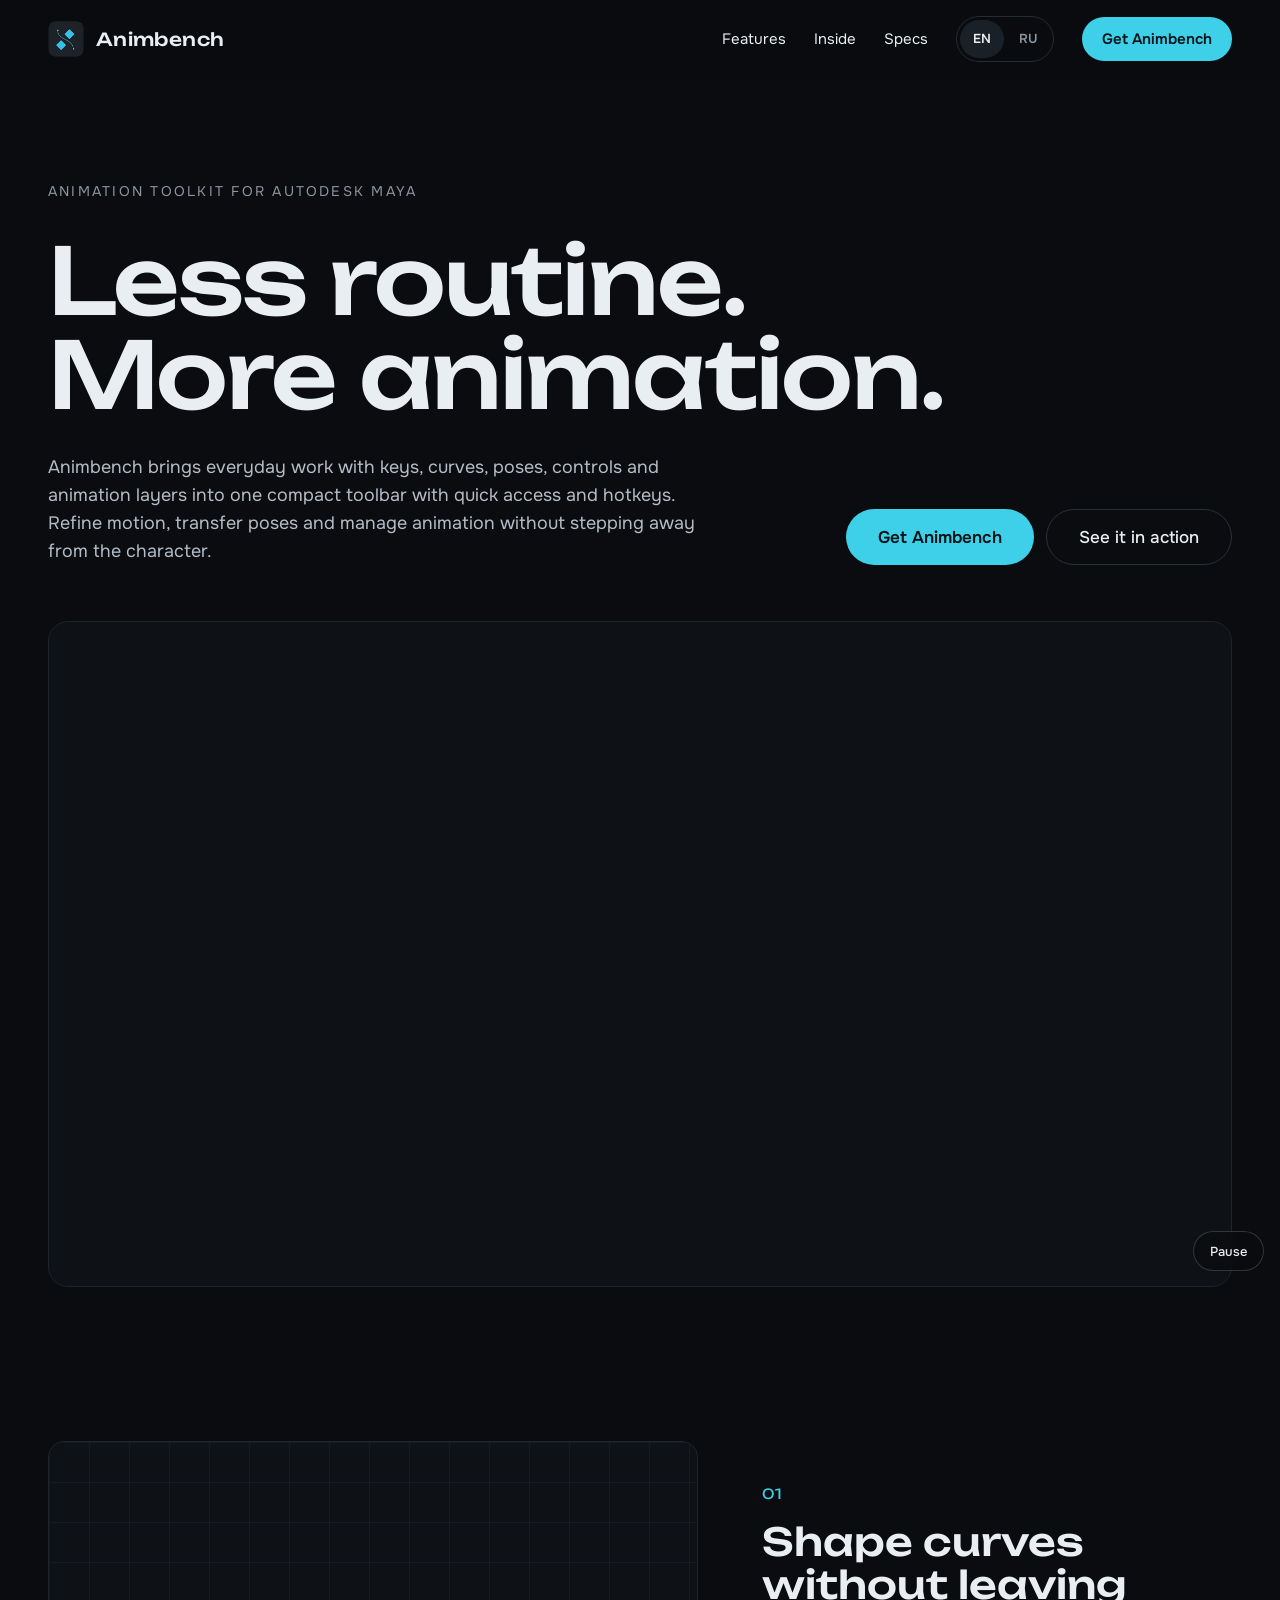
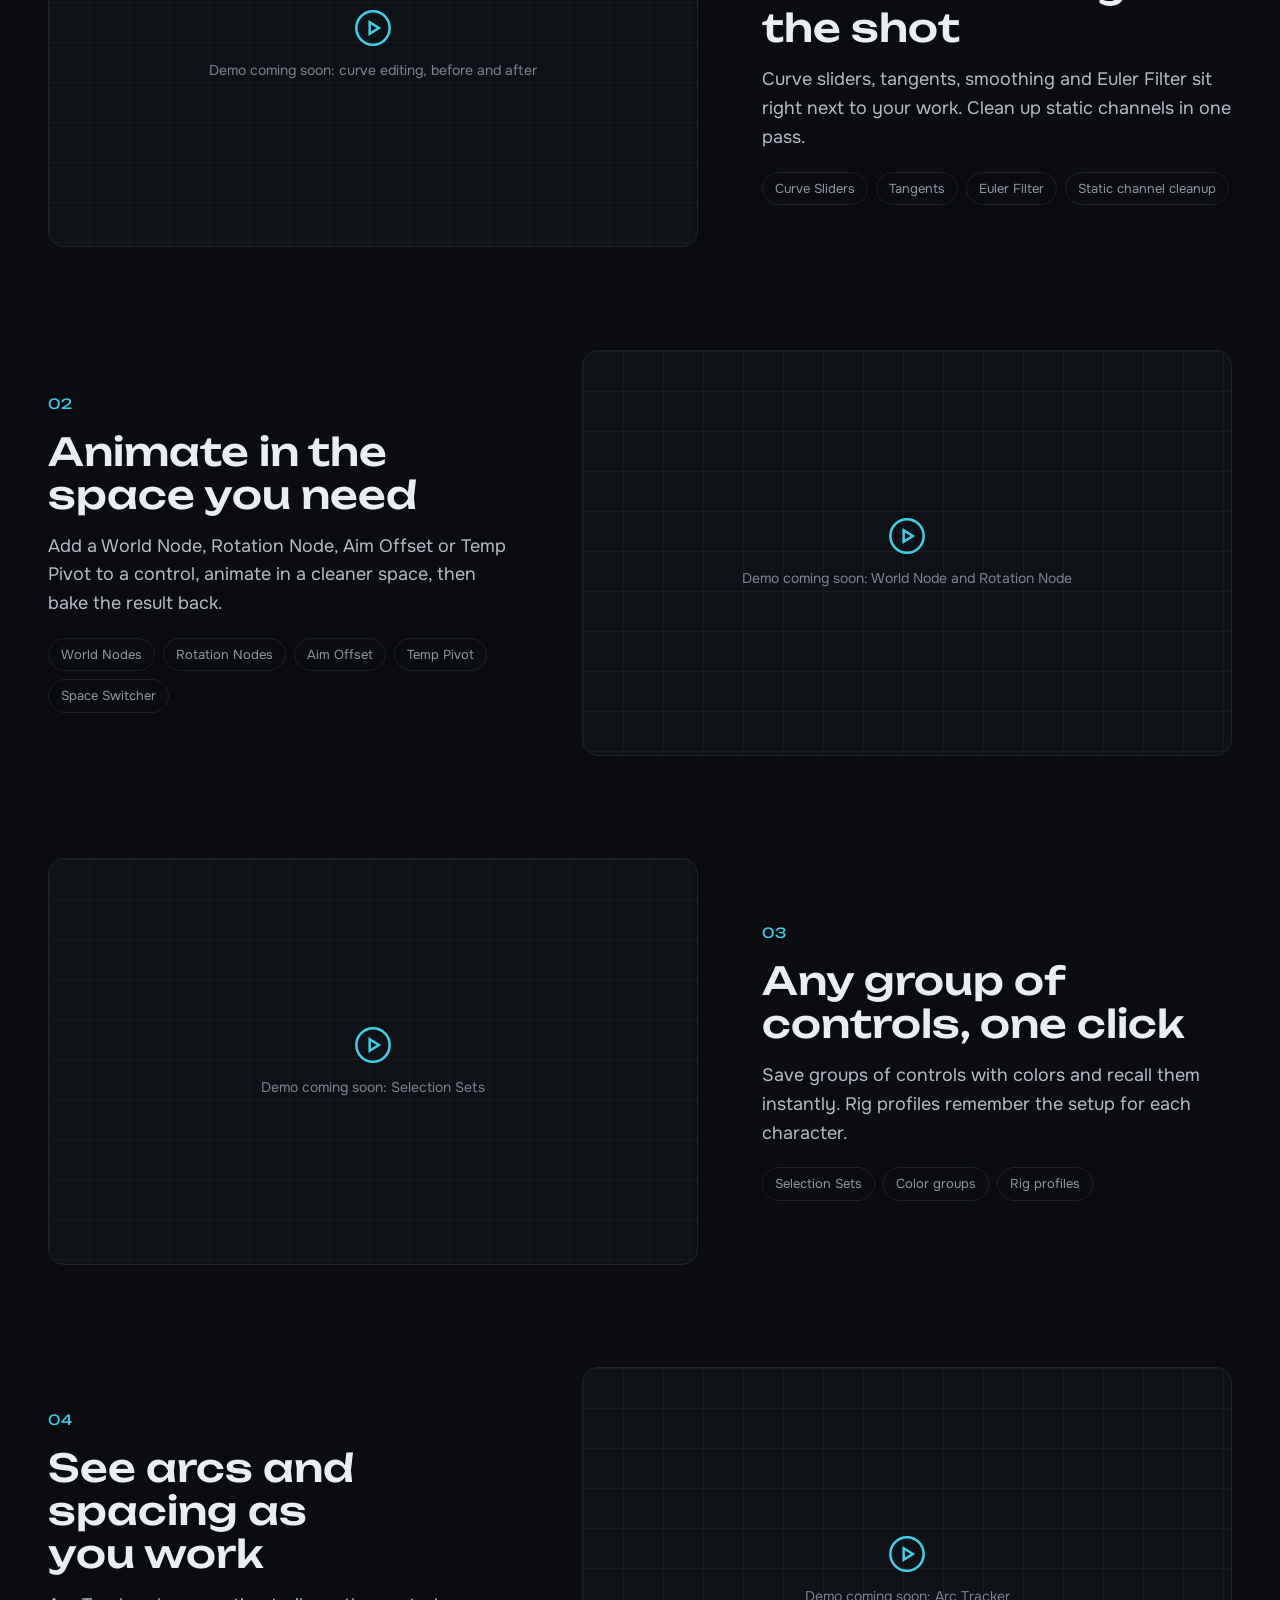
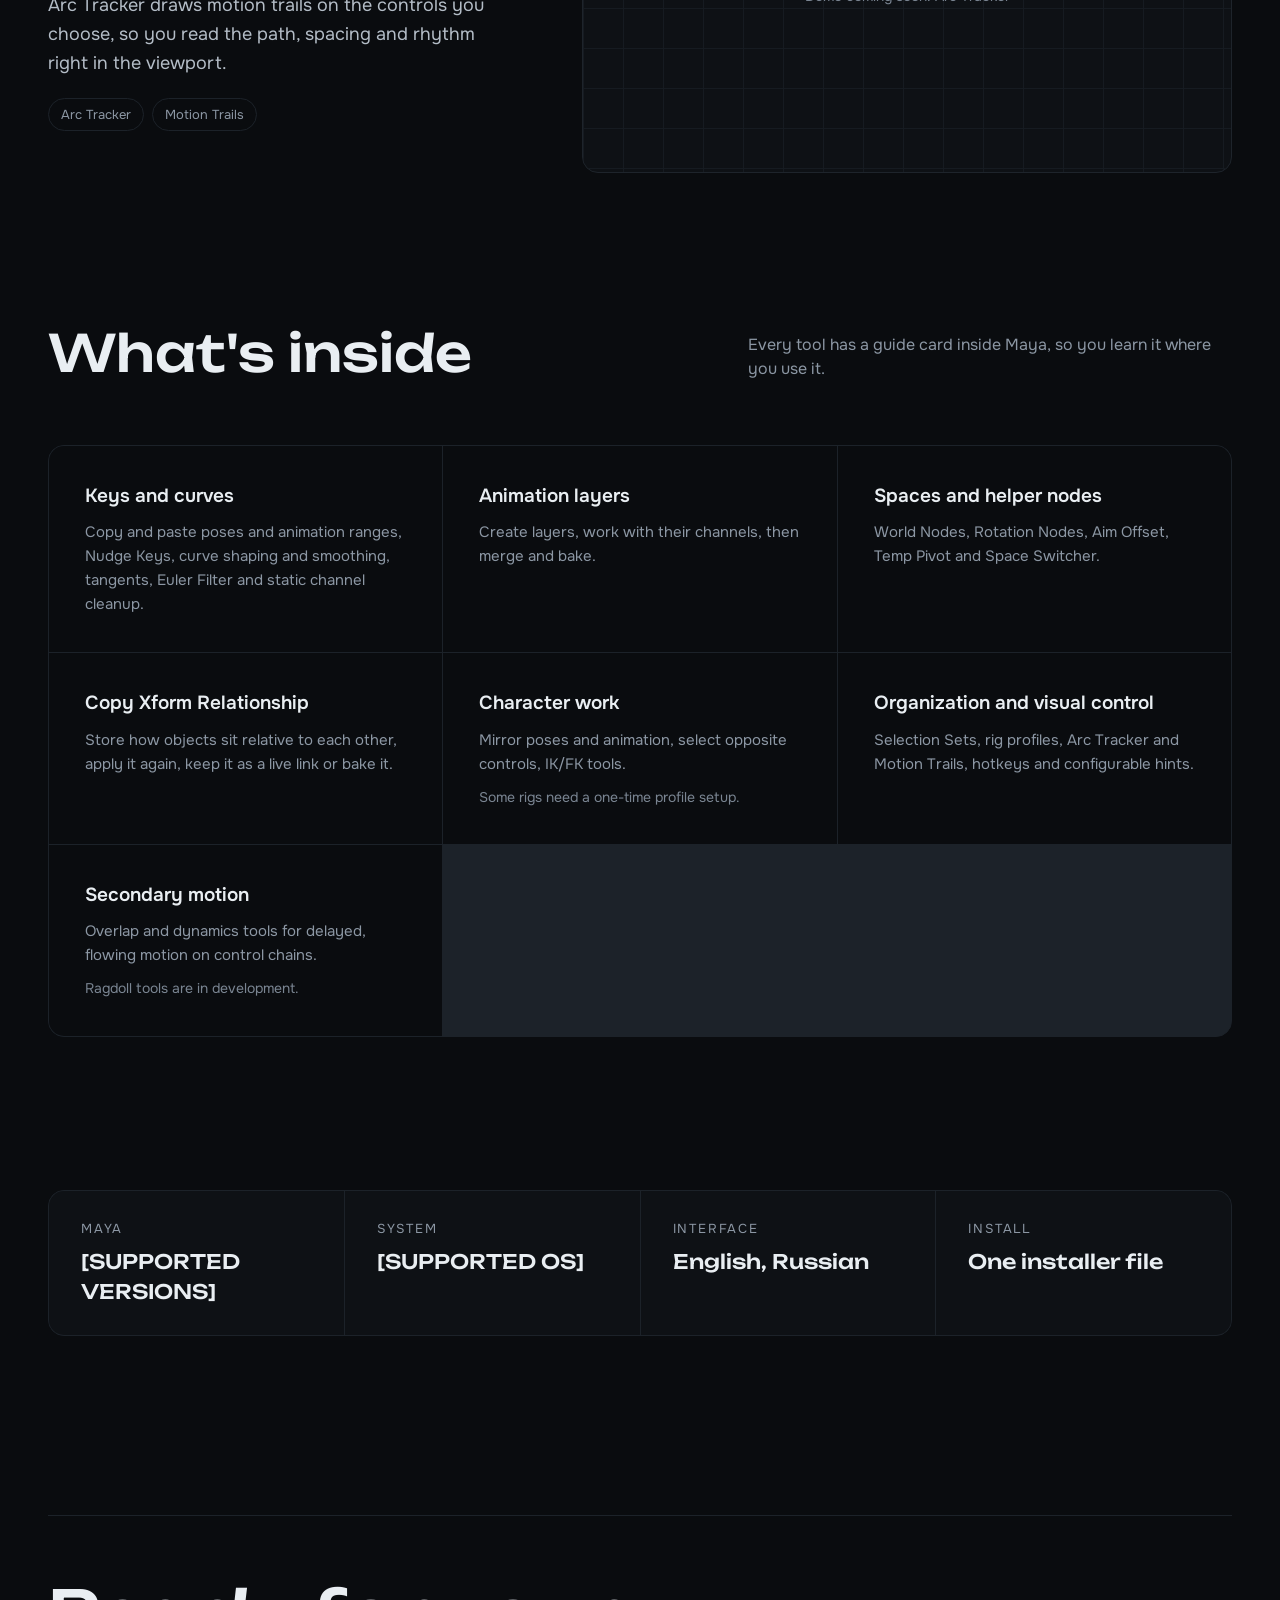
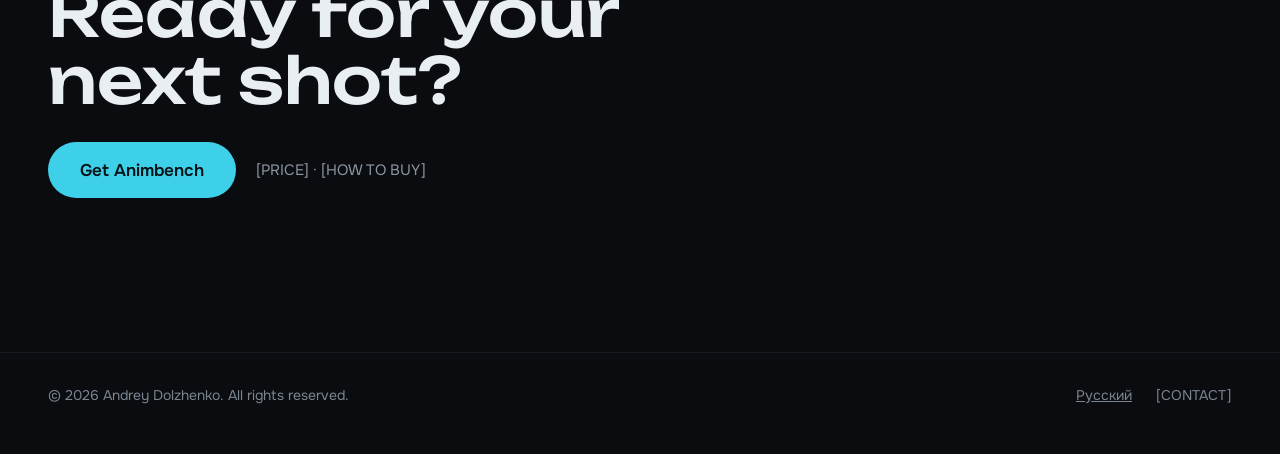
==== index.html @ 7b15c9e1 "Initial Animbench landing page (EN + RU) Static site for GitHub Pages based on the "Editorial dark" " ====
<!doctype html>
<html lang="en">
<head>
  <meta charset="utf-8">
  <meta name="viewport" content="width=device-width, initial-scale=1">
  <title>Animbench — animation toolkit for Maya</title>
  <meta name="description" content="Animbench brings keys, curves, poses, controls and animation layers into one compact toolbar for Autodesk Maya.">
  <link rel="alternate" hreflang="en" href="./">
  <link rel="alternate" hreflang="ru" href="ru/">
  <link rel="icon" type="image/png" href="assets/img/favicon-32.png">
  <meta property="og:title" content="Animbench — animation toolkit for Maya">
  <meta property="og:description" content="Less routine. More animation.">
  <meta property="og:type" content="website">
  <link rel="preconnect" href="https://fonts.googleapis.com">
  <link rel="preconnect" href="https://fonts.gstatic.com" crossorigin>
  <link href="https://fonts.googleapis.com/css2?family=Onest:wght@400;500;600&family=Unbounded:wght@400;500&display=swap" rel="stylesheet">
  <link rel="stylesheet" href="assets/css/style.css">
</head>
<body>
  <a class="skip" href="#main">Skip to content</a>

  <header class="site-header">
    <div class="wrap">
      <a class="brand" href="./">
        <img src="assets/img/logo-64.png" alt="" width="36" height="36">
        <span>Animbench</span>
      </a>
      <nav class="nav" aria-label="Main">
        <a class="nav-link" href="#demos">Features</a>
        <a class="nav-link" href="#inside">Inside</a>
        <a class="nav-link" href="#specs">Specs</a>
        <div class="lang" aria-label="Language">
          <span aria-current="true">EN</span>
          <a href="ru/" hreflang="ru" lang="ru">RU</a>
        </div>
        <a class="btn btn-primary" href="#get">Get Animbench</a>
      </nav>
    </div>
  </header>

  <main id="main">
    <section class="wrap hero">
      <p class="eyebrow">Animation toolkit for Autodesk Maya</p>
      <h1>Less routine. More animation.</h1>
      <div class="hero-row">
        <p class="lead">Animbench brings everyday work with keys, curves, poses, controls and animation layers into one compact toolbar with quick access and hotkeys. Refine motion, transfer poses and manage animation without stepping away from the character.</p>
        <div class="actions">
          <a class="btn btn-primary btn-lg" href="#get">Get Animbench</a>
          <a class="btn btn-ghost btn-lg" href="#demos">See it in action</a>
        </div>
      </div>
    </section>

    <figure class="wrap showreel">
      <video data-loop autoplay muted loop playsinline preload="auto" aria-label="A looping walk cycle animated in Maya">
        <source src="assets/video/walk.mov" type="video/mp4">
      </video>
      <button class="clip-toggle" type="button" data-pause="Pause" data-play="Play">Pause</button>
    </figure>

    <section id="demos" class="wrap section">
      <div class="demos">

        <article class="demo reveal">
          <div class="demo-media">
            <div class="clip">
              <div class="clip-placeholder">
                <svg viewBox="0 0 24 24" fill="none" stroke="currentColor" stroke-width="1.5" aria-hidden="true"><circle cx="12" cy="12" r="10"></circle><path d="M10 8.5v7l5.5-3.5z"></path></svg>
                <span>Demo coming soon: curve editing, before and after</span>
              </div>
            </div>
          </div>
          <div class="demo-text">
            <span class="demo-num">01</span>
            <h3>Shape curves without leaving the shot</h3>
            <p>Curve sliders, tangents, smoothing and Euler Filter sit right next to your work. Clean up static channels in one pass.</p>
            <ul class="demo-tags">
              <li>Curve Sliders</li><li>Tangents</li><li>Euler Filter</li><li>Static channel cleanup</li>
            </ul>
          </div>
        </article>

        <article class="demo reveal">
          <div class="demo-media">
            <div class="clip">
              <div class="clip-placeholder">
                <svg viewBox="0 0 24 24" fill="none" stroke="currentColor" stroke-width="1.5" aria-hidden="true"><circle cx="12" cy="12" r="10"></circle><path d="M10 8.5v7l5.5-3.5z"></path></svg>
                <span>Demo coming soon: World Node and Rotation Node</span>
              </div>
            </div>
          </div>
          <div class="demo-text">
            <span class="demo-num">02</span>
            <h3>Animate in the space you need</h3>
            <p>Add a World Node, Rotation Node, Aim Offset or Temp Pivot to a control, animate in a cleaner space, then bake the result back.</p>
            <ul class="demo-tags">
              <li>World Nodes</li><li>Rotation Nodes</li><li>Aim Offset</li><li>Temp Pivot</li><li>Space Switcher</li>
            </ul>
          </div>
        </article>

        <article class="demo reveal">
          <div class="demo-media">
            <div class="clip">
              <div class="clip-placeholder">
                <svg viewBox="0 0 24 24" fill="none" stroke="currentColor" stroke-width="1.5" aria-hidden="true"><circle cx="12" cy="12" r="10"></circle><path d="M10 8.5v7l5.5-3.5z"></path></svg>
                <span>Demo coming soon: Selection Sets</span>
              </div>
            </div>
          </div>
          <div class="demo-text">
            <span class="demo-num">03</span>
            <h3>Any group of controls, one click</h3>
            <p>Save groups of controls with colors and recall them instantly. Rig profiles remember the setup for each character.</p>
            <ul class="demo-tags">
              <li>Selection Sets</li><li>Color groups</li><li>Rig profiles</li>
            </ul>
          </div>
        </article>

        <article class="demo reveal">
          <div class="demo-media">
            <div class="clip">
              <div class="clip-placeholder">
                <svg viewBox="0 0 24 24" fill="none" stroke="currentColor" stroke-width="1.5" aria-hidden="true"><circle cx="12" cy="12" r="10"></circle><path d="M10 8.5v7l5.5-3.5z"></path></svg>
                <span>Demo coming soon: Arc Tracker</span>
              </div>
            </div>
          </div>
          <div class="demo-text">
            <span class="demo-num">04</span>
            <h3>See arcs and spacing as you work</h3>
            <p>Arc Tracker draws motion trails on the controls you choose, so you read the path, spacing and rhythm right in the viewport.</p>
            <ul class="demo-tags">
              <li>Arc Tracker</li><li>Motion Trails</li>
            </ul>
          </div>
        </article>

      </div>
    </section>

    <section id="inside" class="wrap section">
      <div class="section-head reveal">
        <h2>What's inside</h2>
        <p>Every tool has a guide card inside Maya, so you learn it where you use it.</p>
      </div>
      <div class="groups reveal">
        <div class="group">
          <h3>Keys and curves</h3>
          <p>Copy and paste poses and animation ranges, Nudge Keys, curve shaping and smoothing, tangents, Euler Filter and static channel cleanup.</p>
        </div>
        <div class="group">
          <h3>Animation layers</h3>
          <p>Create layers, work with their channels, then merge and bake.</p>
        </div>
        <div class="group">
          <h3>Spaces and helper nodes</h3>
          <p>World Nodes, Rotation Nodes, Aim Offset, Temp Pivot and Space Switcher.</p>
        </div>
        <div class="group">
          <h3>Copy Xform Relationship</h3>
          <p>Store how objects sit relative to each other, apply it again, keep it as a live link or bake it.</p>
        </div>
        <div class="group">
          <h3>Character work</h3>
          <p>Mirror poses and animation, select opposite controls, IK/FK tools.</p>
          <p class="note">Some rigs need a one-time profile setup.</p>
        </div>
        <div class="group">
          <h3>Organization and visual control</h3>
          <p>Selection Sets, rig profiles, Arc Tracker and Motion Trails, hotkeys and configurable hints.</p>
        </div>
        <div class="group">
          <h3>Secondary motion</h3>
          <p>Overlap and dynamics tools for delayed, flowing motion on control chains.</p>
          <p class="note">Ragdoll tools are in development.</p>
        </div>
      </div>
    </section>

    <section id="specs" class="wrap section">
      <dl class="specs reveal">
        <div class="spec"><dt>Maya</dt><dd>[SUPPORTED VERSIONS]</dd></div>
        <div class="spec"><dt>System</dt><dd>[SUPPORTED OS]</dd></div>
        <div class="spec"><dt>Interface</dt><dd>English, Russian</dd></div>
        <div class="spec"><dt>Install</dt><dd>One installer file</dd></div>
      </dl>
    </section>

    <section id="get" class="wrap cta">
      <div class="cta-inner reveal">
        <h2>Ready for your next shot?</h2>
        <div class="cta-row">
          <a class="btn btn-primary btn-lg" href="#get">Get Animbench</a>
          <span class="cta-meta">[PRICE] · [HOW TO BUY]</span>
        </div>
      </div>
    </section>
  </main>

  <footer class="site-footer">
    <div class="wrap">
      <span>© 2026 Andrey Dolzhenko. All rights reserved.</span>
      <nav aria-label="Footer">
        <a href="ru/" hreflang="ru" lang="ru">Русский</a>
        <span>[CONTACT]</span>
      </nav>
    </div>
  </footer>

  <script src="assets/js/main.js"></script>
</body>
</html>
---- assets/css/style.css ----
/* Animbench landing — dark editorial theme (concept A) */

:root {
  --bg: #0A0C0F;
  --surface: #0E1115;
  --line: #1C2229;
  --line-soft: #161B21;
  --text: #E9EEF2;
  --text-2: #B4BDC7;
  --muted: #8C97A4;
  --dim: #7A8592;
  --accent: #3ED0E8;
  --on-accent: #061317;

  --font-display: "Unbounded", "Arial Black", sans-serif;
  --font-body: "Onest", system-ui, -apple-system, "Segoe UI", sans-serif;

  --wrap: 1280px;
  --gutter: clamp(20px, 4vw, 48px);
  --radius: 16px;
}

*, *::before, *::after { box-sizing: border-box; }

html { scroll-behavior: smooth; }

body {
  margin: 0;
  background: var(--bg);
  color: var(--text);
  font-family: var(--font-body);
  font-size: 16px;
  line-height: 1.5;
  -webkit-font-smoothing: antialiased;
}

img, video { display: block; max-width: 100%; }

a { color: var(--text); }
a:hover { color: var(--accent); }

:focus-visible { outline: 2px solid var(--accent); outline-offset: 3px; border-radius: 4px; }

.wrap {
  max-width: var(--wrap);
  margin: 0 auto;
  padding-left: var(--gutter);
  padding-right: var(--gutter);
}

.skip {
  position: absolute;
  left: -9999px;
  top: 8px;
  padding: 8px 14px;
  background: var(--accent);
  color: var(--on-accent);
  border-radius: 8px;
  z-index: 10;
}
.skip:focus { left: 8px; }

/* ---------- Header ---------- */

.site-header {
  position: sticky;
  top: 0;
  z-index: 5;
  background: rgba(10, 12, 15, 0.86);
  backdrop-filter: blur(12px);
  border-bottom: 1px solid transparent;
  transition: border-color 0.2s;
}
.site-header.is-scrolled { border-bottom-color: var(--line-soft); }

.site-header .wrap {
  display: flex;
  flex-wrap: wrap;
  align-items: center;
  justify-content: space-between;
  gap: 16px;
  padding-top: 16px;
  padding-bottom: 16px;
}

.brand {
  display: flex;
  align-items: center;
  gap: 12px;
  text-decoration: none;
}
.brand img { width: 36px; height: 36px; border-radius: 8px; }
.brand span {
  font-family: var(--font-display);
  font-weight: 500;
  font-size: 18px;
  letter-spacing: 0.02em;
}

.nav {
  display: flex;
  flex-wrap: wrap;
  align-items: center;
  gap: 8px 28px;
  font-size: 15px;
}
.nav a { text-decoration: none; }

.lang {
  display: flex;
  gap: 2px;
  padding: 3px;
  border: 1px solid #262C33;
  border-radius: 999px;
}
.lang a, .lang span {
  display: inline-flex;
  align-items: center;
  justify-content: center;
  min-height: 38px;
  min-width: 44px;
  padding: 0 12px;
  border-radius: 999px;
  font-size: 13px;
  font-weight: 600;
  text-decoration: none;
}
.lang span { background: #1A2027; color: var(--text); }
.lang a { color: var(--muted); }
.lang a:hover { color: var(--text); }

/* ---------- Buttons ---------- */

.btn {
  display: inline-flex;
  align-items: center;
  justify-content: center;
  min-height: 48px;
  padding: 0 24px;
  border-radius: 999px;
  font-weight: 600;
  font-size: 15px;
  text-decoration: none;
  transition: transform 0.15s, background-color 0.15s, border-color 0.15s;
}
.btn:hover { transform: translateY(-1px); }
.btn-primary { background: var(--accent); color: var(--on-accent); }
.btn-primary:hover { background: #6BDDF0; color: var(--on-accent); }
.btn-ghost { border: 1px solid #2A313A; color: var(--text); font-weight: 500; }
.btn-ghost:hover { border-color: var(--accent); color: var(--text); }
.btn-lg { min-height: 56px; padding: 0 32px; font-size: 17px; }
.nav .btn { min-height: 44px; padding: 0 20px; }

/* ---------- Hero ---------- */

.hero {
  padding-top: clamp(48px, 8vw, 120px);
  padding-bottom: 56px;
  display: flex;
  flex-direction: column;
  gap: 32px;
}

.eyebrow {
  margin: 0;
  font-size: 14px;
  letter-spacing: 0.16em;
  text-transform: uppercase;
  color: var(--muted);
}

.hero h1 {
  margin: 0;
  max-width: 13ch;
  font-family: var(--font-display);
  font-weight: 500;
  font-size: clamp(42px, 7.2vw, 112px);
  line-height: 1.02;
  letter-spacing: -0.02em;
  text-wrap: balance;
}

.hero-row {
  display: flex;
  flex-wrap: wrap;
  gap: 32px 40px;
  align-items: flex-end;
  justify-content: space-between;
}

.lead {
  margin: 0;
  max-width: 54ch;
  font-size: clamp(17px, 1.4vw, 20px);
  line-height: 1.55;
  color: var(--text-2);
  text-wrap: pretty;
}

.actions { display: flex; flex-wrap: wrap; gap: 12px; }

.showreel {
  position: relative;
  margin: 0 auto;
}

.clip-toggle {
  position: absolute;
  right: 16px;
  bottom: 16px;
  min-height: 40px;
  padding: 0 16px;
  border: 1px solid rgba(233, 238, 242, 0.18);
  border-radius: 999px;
  background: rgba(10, 12, 15, 0.7);
  backdrop-filter: blur(8px);
  color: var(--text);
  font: inherit;
  font-size: 13px;
  font-weight: 500;
  cursor: pointer;
}
.clip-toggle:hover { border-color: var(--accent); }
.showreel video {
  width: 100%;
  aspect-ratio: 16 / 9;
  object-fit: cover;
  background: var(--surface);
  border-radius: 20px;
  border: 1px solid #1E242B;
}

/* ---------- Section headings ---------- */

.section { padding-top: clamp(96px, 12vw, 180px); }

.section-head {
  display: flex;
  flex-wrap: wrap;
  justify-content: space-between;
  align-items: flex-end;
  gap: 16px 24px;
  margin-bottom: clamp(40px, 5vw, 64px);
}
.section-head h2 {
  margin: 0;
  font-family: var(--font-display);
  font-weight: 500;
  font-size: clamp(32px, 4vw, 56px);
  line-height: 1.05;
}
.section-head p {
  margin: 0;
  max-width: 44ch;
  color: var(--muted);
}

/* ---------- Demos ---------- */

.demos {
  display: flex;
  flex-direction: column;
  gap: clamp(64px, 8vw, 120px);
}

.demo {
  display: flex;
  flex-wrap: wrap;
  align-items: center;
  gap: clamp(28px, 5vw, 72px);
}
.demo:nth-child(even) { flex-direction: row-reverse; }

.demo-media { flex: 1 1 520px; min-width: 0; }
.demo-text {
  flex: 1 1 340px;
  display: flex;
  flex-direction: column;
  gap: 16px;
}

.demo-num {
  font-family: var(--font-display);
  font-size: 14px;
  color: var(--accent);
}
.demo-text h3 {
  margin: 0;
  font-family: var(--font-display);
  font-weight: 500;
  font-size: clamp(26px, 3vw, 40px);
  line-height: 1.12;
  text-wrap: balance;
}
.demo-text p {
  margin: 0;
  max-width: 42ch;
  font-size: 18px;
  line-height: 1.6;
  color: var(--text-2);
}
.demo-tags {
  display: flex;
  flex-wrap: wrap;
  gap: 8px;
  margin: 4px 0 0;
  padding: 0;
  list-style: none;
}
.demo-tags li {
  padding: 6px 12px;
  border: 1px solid var(--line);
  border-radius: 999px;
  font-size: 13px;
  color: var(--muted);
}

/* Media frame: holds a looping clip, or a placeholder until it is recorded */
.clip {
  position: relative;
  aspect-ratio: 16 / 10;
  border-radius: var(--radius);
  border: 1px solid #1E242B;
  background: var(--surface);
  overflow: hidden;
}
.clip video, .clip img {
  width: 100%;
  height: 100%;
  object-fit: cover;
}
.clip-placeholder {
  position: absolute;
  inset: 0;
  display: flex;
  flex-direction: column;
  align-items: center;
  justify-content: center;
  gap: 12px;
  padding: 24px;
  text-align: center;
  color: var(--dim);
  font-size: 14px;
  background-image:
    linear-gradient(var(--line-soft) 1px, transparent 1px),
    linear-gradient(90deg, var(--line-soft) 1px, transparent 1px);
  background-size: 40px 40px;
}
.clip-placeholder svg { width: 40px; height: 40px; color: var(--accent); }

/* ---------- Feature groups ---------- */

.groups {
  display: grid;
  grid-template-columns: repeat(auto-fit, minmax(min(340px, 100%), 1fr));
  gap: 1px;
  background: var(--line);
  border: 1px solid var(--line);
  border-radius: var(--radius);
  overflow: hidden;
}
.group {
  background: var(--bg);
  padding: clamp(24px, 3vw, 36px);
  display: flex;
  flex-direction: column;
  gap: 10px;
  transition: background-color 0.2s;
}
.group:hover { background: var(--surface); }
.group h3 {
  margin: 0;
  font-size: 19px;
  font-weight: 600;
}
.group p {
  margin: 0;
  font-size: 15px;
  line-height: 1.6;
  color: var(--muted);
}
.group .note { color: var(--dim); font-size: 14px; }

/* ---------- Specs ---------- */

.specs {
  display: grid;
  grid-template-columns: repeat(auto-fit, minmax(min(280px, 100%), 1fr));
  gap: 1px;
  margin: 0;
  background: var(--line);
  border: 1px solid var(--line);
  border-radius: var(--radius);
  overflow: hidden;
}
.spec {
  background: var(--surface);
  padding: 28px 32px;
  display: flex;
  flex-direction: column;
  gap: 8px;
}
.spec dt {
  font-size: 13px;
  letter-spacing: 0.14em;
  text-transform: uppercase;
  color: var(--muted);
}
.spec dd {
  margin: 0;
  font-family: var(--font-display);
  font-size: 20px;
  font-weight: 500;
}

/* ---------- CTA ---------- */

.cta {
  padding-top: clamp(120px, 14vw, 200px);
  padding-bottom: clamp(96px, 12vw, 160px);
}
.cta-inner {
  display: flex;
  flex-direction: column;
  align-items: flex-start;
  gap: 28px;
  padding-top: 64px;
  border-top: 1px solid var(--line);
}
.cta h2 {
  margin: 0;
  max-width: 16ch;
  font-family: var(--font-display);
  font-weight: 500;
  font-size: clamp(36px, 5vw, 72px);
  line-height: 1.05;
  text-wrap: balance;
}
.cta-row { display: flex; flex-wrap: wrap; align-items: center; gap: 20px; }
.cta-meta { color: var(--muted); font-size: 15px; }

/* ---------- Footer ---------- */

.site-footer { border-top: 1px solid var(--line-soft); }
.site-footer .wrap {
  display: flex;
  flex-wrap: wrap;
  justify-content: space-between;
  gap: 16px;
  padding-top: 32px;
  padding-bottom: 48px;
  font-size: 14px;
  color: var(--dim);
}
.site-footer nav { display: flex; gap: 24px; }
.site-footer a { color: var(--dim); }
.site-footer a:hover { color: var(--text); }

/* ---------- Reveal on scroll ---------- */

.reveal {
  opacity: 0;
  transform: translateY(24px);
  transition: opacity 0.7s ease, transform 0.7s ease;
}
.reveal.is-visible { opacity: 1; transform: none; }

@media (prefers-reduced-motion: reduce) {
  html { scroll-behavior: auto; }
  .reveal { opacity: 1; transform: none; transition: none; }
  .btn:hover { transform: none; }
}

/* ---------- Small screens ---------- */

@media (max-width: 720px) {
  .nav { gap: 8px 18px; }
  .nav .nav-link { display: none; }
  .demo:nth-child(even) { flex-direction: row; }
  .showreel video { border-radius: 14px; }
}

@media (max-width: 480px) {
  .nav .btn { display: none; }
  .site-header .wrap { padding-top: 12px; padding-bottom: 12px; }
}
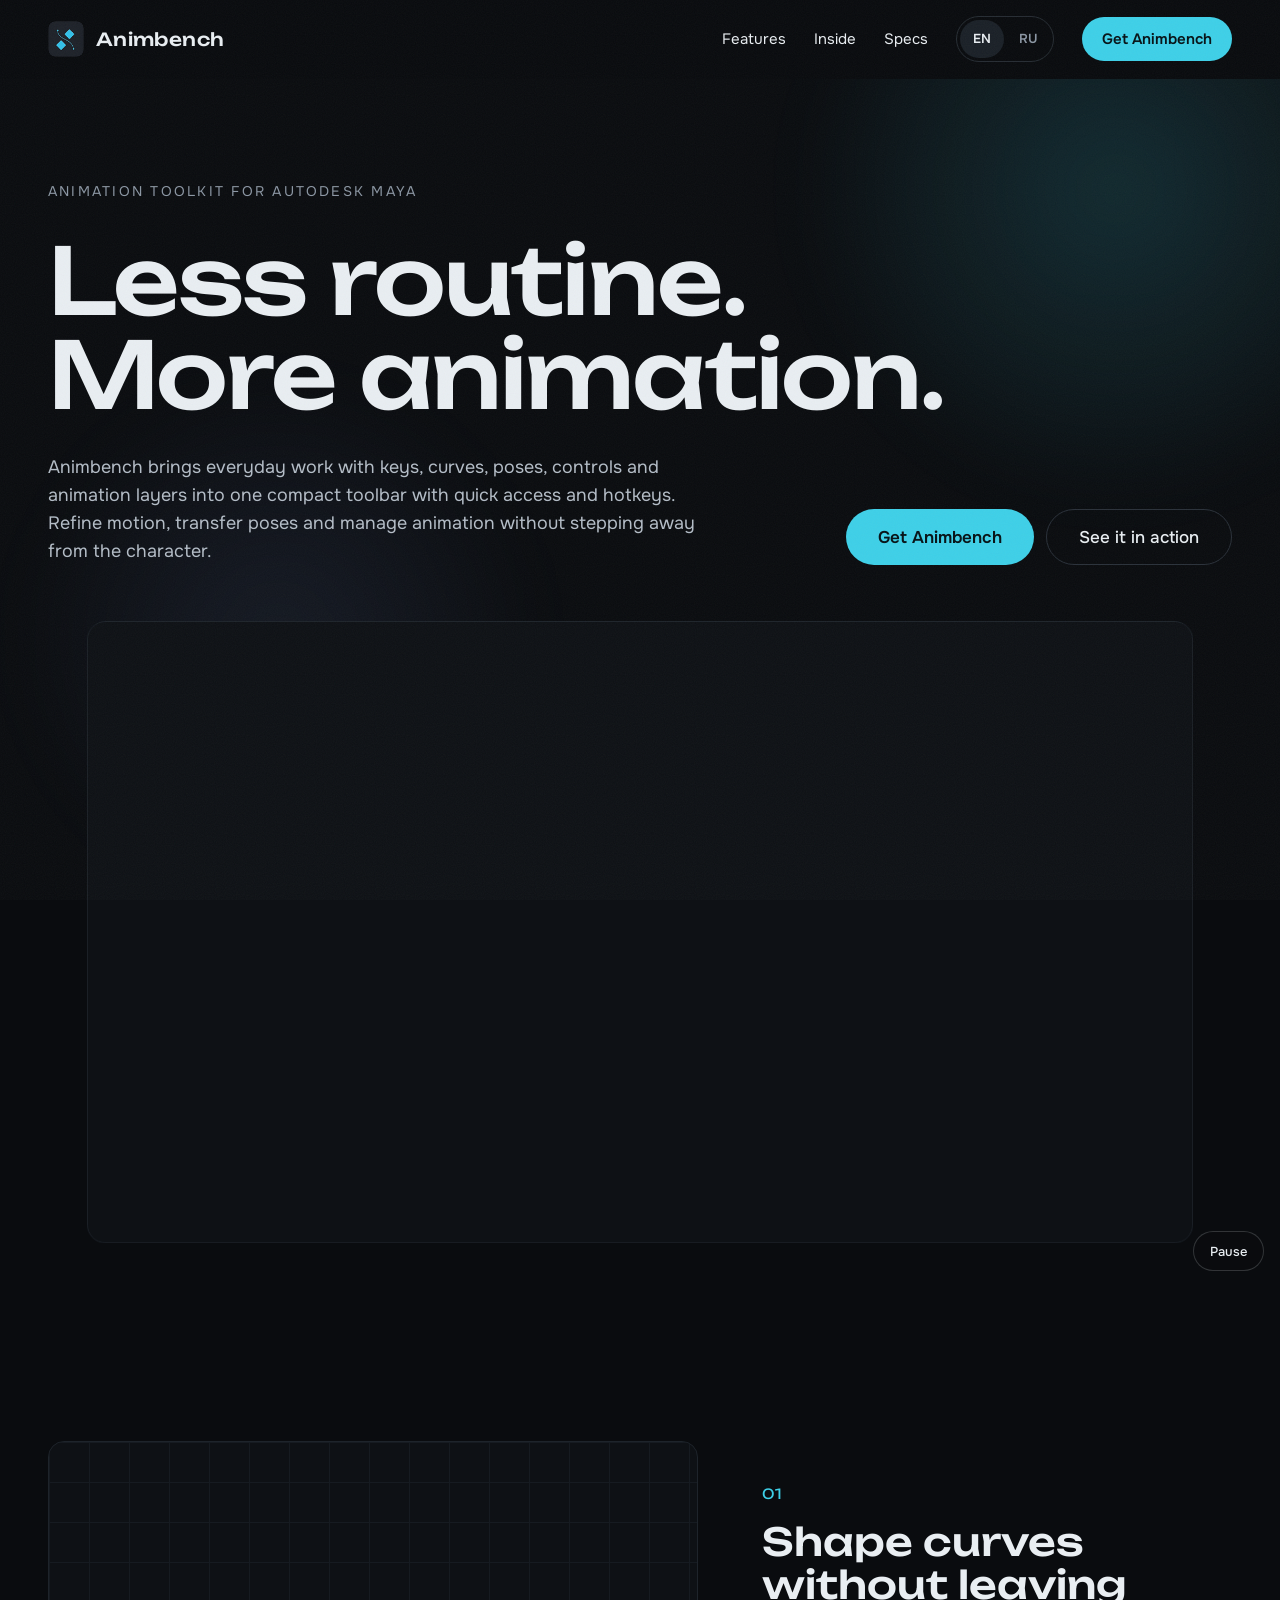
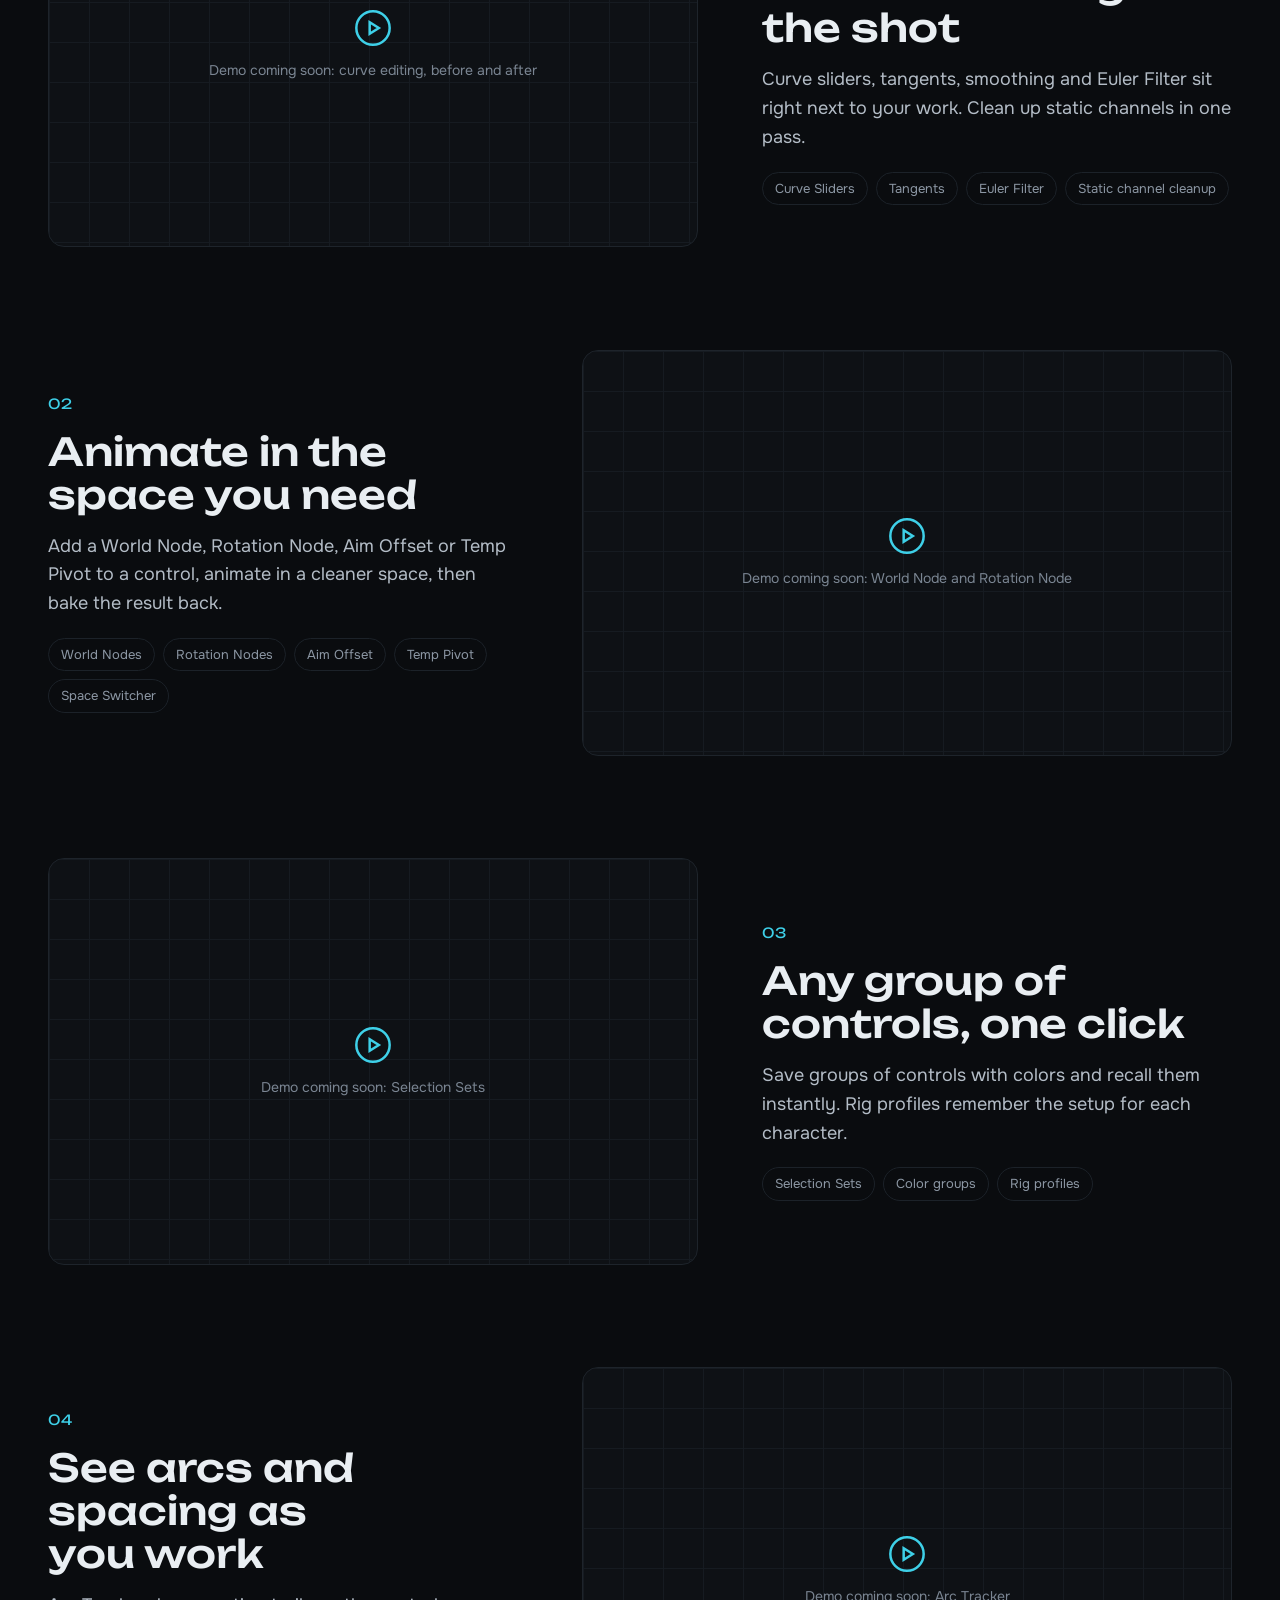
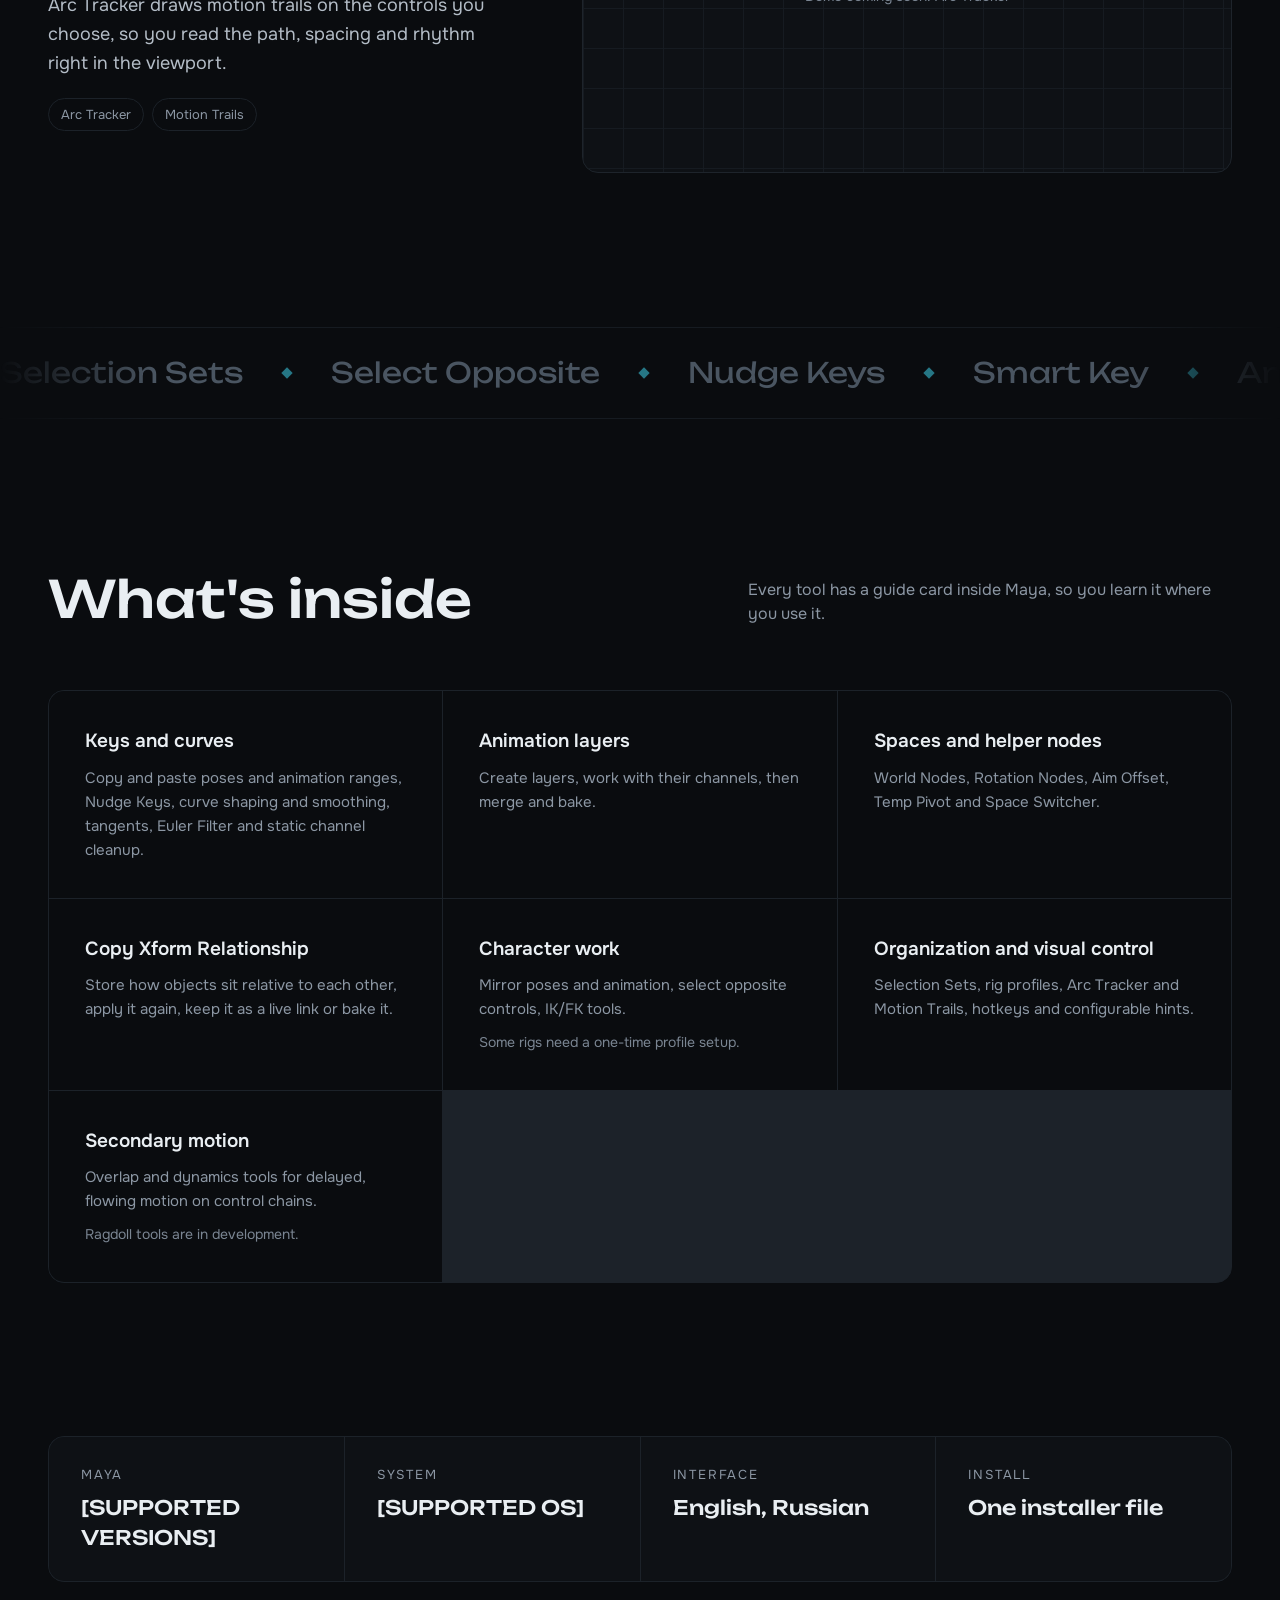
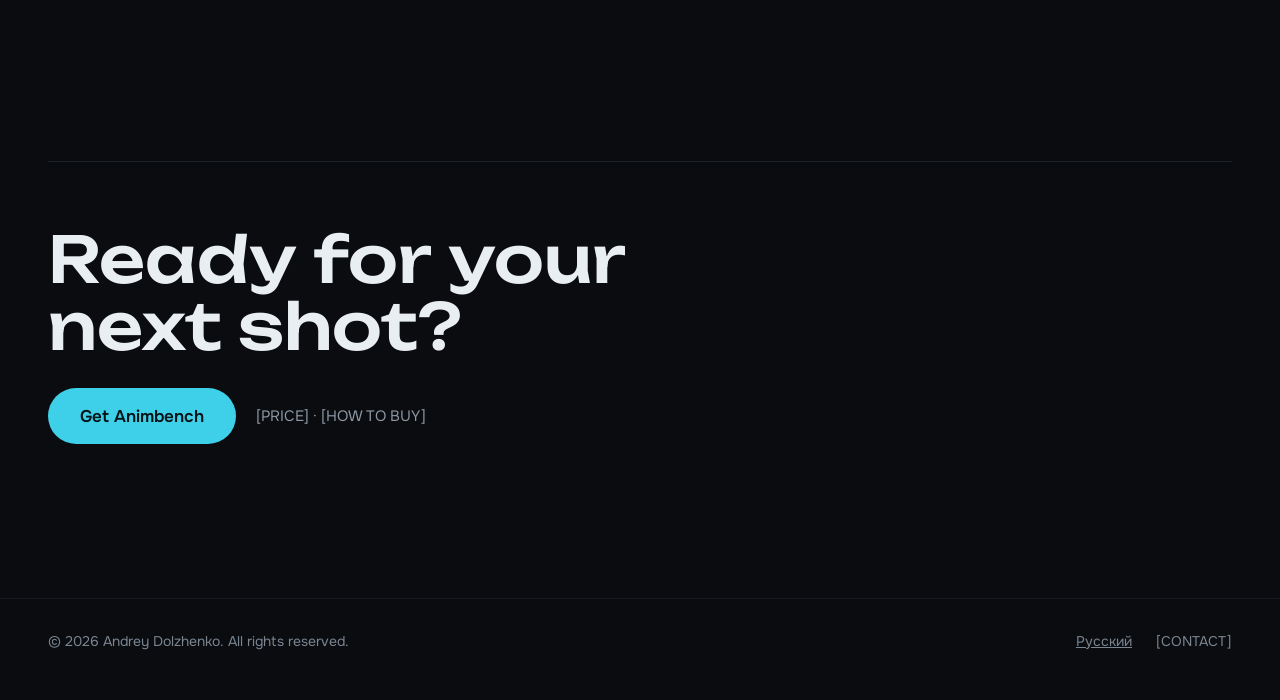
==== commit 1390ea0f: "Add motion, ambient glow and self-hosted fonts Headline words rise in on load and in the CTA, demos " ====
--- a/index.html
+++ b/index.html
@@ -11,9 +11,9 @@
   <meta property="og:title" content="Animbench — animation toolkit for Maya">
   <meta property="og:description" content="Less routine. More animation.">
   <meta property="og:type" content="website">
-  <link rel="preconnect" href="https://fonts.googleapis.com">
-  <link rel="preconnect" href="https://fonts.gstatic.com" crossorigin>
-  <link href="https://fonts.googleapis.com/css2?family=Onest:wght@400;500;600&family=Unbounded:wght@400;500&display=swap" rel="stylesheet">
+  <script>document.documentElement.classList.add("js")</script>
+  <link rel="preload" href="assets/fonts/unbounded-latin.woff2" as="font" type="font/woff2" crossorigin>
+  <link rel="stylesheet" href="assets/css/fonts.css">
   <link rel="stylesheet" href="assets/css/style.css">
 </head>
 <body>
@@ -39,9 +39,11 @@
   </header>
 
   <main id="main">
+    <div class="ambient" aria-hidden="true"></div>
+
     <section class="wrap hero">
       <p class="eyebrow">Animation toolkit for Autodesk Maya</p>
-      <h1>Less routine. More animation.</h1>
+      <h1 data-split>Less routine. More animation.</h1>
       <div class="hero-row">
         <p class="lead">Animbench brings everyday work with keys, curves, poses, controls and animation layers into one compact toolbar with quick access and hotkeys. Refine motion, transfer poses and manage animation without stepping away from the character.</p>
         <div class="actions">
@@ -139,6 +141,10 @@
 
       </div>
     </section>
+
+    <div class="marquee" aria-hidden="true">
+      <div class="marquee-track"><span>Selection Sets</span><span>Select Opposite</span><span>Nudge Keys</span><span>Smart Key</span><span>Animation Layers</span><span>Animation Clipboard</span><span>Mirror Animation</span><span>IK/FK Matcher</span><span>World Nodes</span><span>Tangent Tools</span><span>Curve Sliders</span><span>Arc Tracker</span><span>Smart Euler Filter</span><span>Overlap Dynamics</span><span>Space Switcher</span><span>Xform Relationship</span><span>Hierarchy &amp; Align</span><span>Reset Pose</span><span>Rotation Nodes</span><span>Temp Pivot</span></div>
+    </div>
 
     <section id="inside" class="wrap section">
       <div class="section-head reveal">
@@ -190,7 +196,7 @@
 
     <section id="get" class="wrap cta">
       <div class="cta-inner reveal">
-        <h2>Ready for your next shot?</h2>
+        <h2 data-split>Ready for your next shot?</h2>
         <div class="cta-row">
           <a class="btn btn-primary btn-lg" href="#get">Get Animbench</a>
           <span class="cta-meta">[PRICE] · [HOW TO BUY]</span>
--- a/assets/css/fonts.css
+++ b/assets/css/fonts.css
@@ -0,0 +1,73 @@
+/* Self-hosted Google Fonts (SIL Open Font License): Onest, Unbounded */
+/* cyrillic-ext */
+@font-face {
+  font-family: 'Onest';
+  font-style: normal;
+  font-weight: 400 600;
+  font-display: swap;
+  src: url(../fonts/onest-cyrillic-ext.woff2) format('woff2');
+  unicode-range: U+0460-052F, U+1C80-1C8A, U+20B4, U+2DE0-2DFF, U+A640-A69F, U+FE2E-FE2F;
+}
+/* cyrillic */
+@font-face {
+  font-family: 'Onest';
+  font-style: normal;
+  font-weight: 400 600;
+  font-display: swap;
+  src: url(../fonts/onest-cyrillic.woff2) format('woff2');
+  unicode-range: U+0301, U+0400-045F, U+0490-0491, U+04B0-04B1, U+2116;
+}
+/* latin-ext */
+@font-face {
+  font-family: 'Onest';
+  font-style: normal;
+  font-weight: 400 600;
+  font-display: swap;
+  src: url(../fonts/onest-latin-ext.woff2) format('woff2');
+  unicode-range: U+0100-02BA, U+02BD-02C5, U+02C7-02CC, U+02CE-02D7, U+02DD-02FF, U+0304, U+0308, U+0329, U+1D00-1DBF, U+1E00-1E9F, U+1EF2-1EFF, U+2020, U+20A0-20AB, U+20AD-20C4, U+2113, U+2C60-2C7F, U+A720-A7FF;
+}
+/* latin */
+@font-face {
+  font-family: 'Onest';
+  font-style: normal;
+  font-weight: 400 600;
+  font-display: swap;
+  src: url(../fonts/onest-latin.woff2) format('woff2');
+  unicode-range: U+0000-00FF, U+0131, U+0152-0153, U+02BB-02BC, U+02C6, U+02DA, U+02DC, U+0304, U+0308, U+0329, U+2000-206F, U+20AC, U+2122, U+2191, U+2193, U+2212, U+2215, U+FEFF, U+FFFD;
+}
+/* cyrillic-ext */
+@font-face {
+  font-family: 'Unbounded';
+  font-style: normal;
+  font-weight: 400 500;
+  font-display: swap;
+  src: url(../fonts/unbounded-cyrillic-ext.woff2) format('woff2');
+  unicode-range: U+0460-052F, U+1C80-1C8A, U+20B4, U+2DE0-2DFF, U+A640-A69F, U+FE2E-FE2F;
+}
+/* cyrillic */
+@font-face {
+  font-family: 'Unbounded';
+  font-style: normal;
+  font-weight: 400 500;
+  font-display: swap;
+  src: url(../fonts/unbounded-cyrillic.woff2) format('woff2');
+  unicode-range: U+0301, U+0400-045F, U+0490-0491, U+04B0-04B1, U+2116;
+}
+/* latin-ext */
+@font-face {
+  font-family: 'Unbounded';
+  font-style: normal;
+  font-weight: 400 500;
+  font-display: swap;
+  src: url(../fonts/unbounded-latin-ext.woff2) format('woff2');
+  unicode-range: U+0100-02BA, U+02BD-02C5, U+02C7-02CC, U+02CE-02D7, U+02DD-02FF, U+0304, U+0308, U+0329, U+1D00-1DBF, U+1E00-1E9F, U+1EF2-1EFF, U+2020, U+20A0-20AB, U+20AD-20C4, U+2113, U+2C60-2C7F, U+A720-A7FF;
+}
+/* latin */
+@font-face {
+  font-family: 'Unbounded';
+  font-style: normal;
+  font-weight: 400 500;
+  font-display: swap;
+  src: url(../fonts/unbounded-latin.woff2) format('woff2');
+  unicode-range: U+0000-00FF, U+0131, U+0152-0153, U+02BB-02BC, U+02C6, U+02DA, U+02DC, U+0304, U+0308, U+0329, U+2000-206F, U+20AC, U+2122, U+2191, U+2193, U+2212, U+2215, U+FEFF, U+FFFD;
+}
--- a/assets/css/style.css
+++ b/assets/css/style.css
@@ -458,17 +458,224 @@
 
 /* ---------- Reveal on scroll ---------- */
 
-.reveal {
+/* Hidden states apply only when JS is running (html.js), so the page reads fine without it */
+.js .reveal {
   opacity: 0;
   transform: translateY(24px);
-  transition: opacity 0.7s ease, transform 0.7s ease;
-}
-.reveal.is-visible { opacity: 1; transform: none; }
+  transition: opacity 0.8s var(--ease), transform 0.8s var(--ease);
+}
+.js .reveal.is-visible { opacity: 1; transform: none; }
+
+/* ---------- Motion ---------- */
+
+:root { --ease: cubic-bezier(0.2, 0.7, 0.2, 1); }
+
+/* Ambient glow behind the hero, slowly drifting */
+main { position: relative; }
+main > :not(.ambient) { position: relative; z-index: 1; }
+.ambient {
+  position: absolute;
+  inset: 0 0 auto 0;
+  height: 1200px;
+  overflow: hidden;
+  pointer-events: none;
+  z-index: 0;
+}
+.ambient::before, .ambient::after {
+  content: "";
+  position: absolute;
+  border-radius: 50%;
+  filter: blur(30px);
+}
+.ambient::before {
+  width: 900px; height: 900px;
+  left: 52%; top: -340px;
+  background: radial-gradient(closest-side, rgba(62, 208, 232, 0.16), transparent 72%);
+  animation: drift-a 18s ease-in-out infinite alternate;
+}
+.ambient::after {
+  width: 760px; height: 760px;
+  left: -8%; top: 180px;
+  background: radial-gradient(closest-side, rgba(138, 168, 255, 0.09), transparent 72%);
+  animation: drift-b 24s ease-in-out infinite alternate;
+}
+@keyframes drift-a { to { transform: translate(-140px, 90px) scale(1.15); } }
+@keyframes drift-b { to { transform: translate(160px, -60px) scale(0.9); } }
+
+/* Film grain over everything, very faint */
+body::after {
+  content: "";
+  position: fixed;
+  inset: 0;
+  z-index: 50;
+  pointer-events: none;
+  opacity: 0.045;
+  background-image: url("data:image/svg+xml,%3Csvg xmlns='http://www.w3.org/2000/svg' width='160' height='160'%3E%3Cfilter id='n'%3E%3CfeTurbulence type='fractalNoise' baseFrequency='0.9' numOctaves='2' stitchTiles='stitch'/%3E%3C/filter%3E%3Crect width='100%25' height='100%25' filter='url(%23n)'/%3E%3C/svg%3E");
+}
+
+/* Header slides away on scroll down, returns on scroll up */
+.site-header { transition: transform 0.35s var(--ease), border-color 0.2s; }
+.site-header.is-hidden { transform: translateY(-100%); }
+
+/* Hero intro: headline words rise one by one, the rest fades up after */
+.word {
+  display: inline-block;
+  overflow: hidden;
+  vertical-align: top;
+  padding-bottom: 0.1em;
+  margin-bottom: -0.1em;
+}
+.word > span { display: inline-block; }
+.js [data-split]:not(.is-split) { opacity: 0; }
+
+.js .hero h1 .word > span {
+  animation: word-up 1.1s var(--ease) both;
+  animation-delay: calc(0.15s + var(--i) * 0.08s);
+}
+.js .hero .eyebrow { animation: rise 0.9s var(--ease) 0.05s both; }
+.js .hero .lead { animation: rise 0.9s var(--ease) 0.55s both; }
+.js .hero .actions { animation: rise 0.9s var(--ease) 0.7s both; }
+.js .showreel { animation: rise 1.2s var(--ease) 0.85s both; }
+
+@keyframes word-up { from { transform: translateY(110%); } to { transform: none; } }
+@keyframes rise { from { opacity: 0; transform: translateY(18px); } to { opacity: 1; transform: none; } }
+
+/* CTA headline reveals word by word when scrolled into view */
+.js .cta .word > span {
+  transform: translateY(110%);
+  transition: transform 1s var(--ease);
+  transition-delay: calc(var(--i) * 0.07s);
+}
+.js .cta-inner.is-visible .word > span { transform: none; }
+
+/* Showreel grows to full size as it scrolls in (scale set from JS) */
+.showreel video { transform-origin: 50% 0; will-change: transform; }
+
+/* Demos: media scales in, text lines and tags follow in sequence */
+.js .demo.reveal { opacity: 1; transform: none; }
+.js .demo .demo-media {
+  opacity: 0;
+  transform: scale(0.95);
+  transition: opacity 0.9s var(--ease), transform 1.1s var(--ease);
+}
+.js .demo .demo-text > * {
+  opacity: 0;
+  transform: translateY(18px);
+  transition: opacity 0.7s var(--ease), transform 0.7s var(--ease);
+}
+.js .demo .demo-tags li {
+  opacity: 0;
+  transform: translateY(8px) scale(0.96);
+  transition: opacity 0.5s var(--ease), transform 0.5s var(--ease);
+}
+.js .demo.is-visible .demo-media,
+.js .demo.is-visible .demo-text > *,
+.js .demo.is-visible .demo-tags li { opacity: 1; transform: none; }
+.js .demo.is-visible .demo-text > :nth-child(2) { transition-delay: 0.1s; }
+.js .demo.is-visible .demo-text > :nth-child(3) { transition-delay: 0.2s; }
+.js .demo.is-visible .demo-text > :nth-child(4) { transition-delay: 0.3s; }
+.js .demo.is-visible .demo-tags li:nth-child(1) { transition-delay: 0.4s; }
+.js .demo.is-visible .demo-tags li:nth-child(2) { transition-delay: 0.46s; }
+.js .demo.is-visible .demo-tags li:nth-child(3) { transition-delay: 0.52s; }
+.js .demo.is-visible .demo-tags li:nth-child(4) { transition-delay: 0.58s; }
+.js .demo.is-visible .demo-tags li:nth-child(5) { transition-delay: 0.64s; }
+
+/* Placeholders feel alive: the grid drifts, the play mark breathes */
+.clip-placeholder { animation: grid-pan 24s linear infinite; }
+.clip-placeholder svg { animation: breathe 2.6s ease-in-out infinite; }
+@keyframes grid-pan { to { background-position: 40px 40px, 40px 40px; } }
+@keyframes breathe { 50% { transform: scale(1.12); opacity: 0.7; } }
+
+/* Endless strip of tool names */
+.marquee {
+  margin-top: clamp(96px, 12vw, 180px);
+  padding: 24px 0;
+  border-top: 1px solid var(--line-soft);
+  border-bottom: 1px solid var(--line-soft);
+  overflow: hidden;
+  -webkit-mask-image: linear-gradient(90deg, transparent, #000 12%, #000 88%, transparent);
+          mask-image: linear-gradient(90deg, transparent, #000 12%, #000 88%, transparent);
+}
+.marquee-track {
+  display: flex;
+  width: max-content;
+  animation: marquee 70s linear infinite;
+}
+.marquee:hover .marquee-track { animation-play-state: paused; }
+.marquee span {
+  display: flex;
+  align-items: center;
+  gap: 40px;
+  padding-right: 40px;
+  font-family: var(--font-display);
+  font-size: clamp(20px, 2.2vw, 30px);
+  white-space: nowrap;
+  color: #4A5561;
+  transition: color 0.2s;
+}
+.marquee span:hover { color: var(--accent); }
+.marquee span::after {
+  content: "";
+  width: 8px;
+  height: 8px;
+  background: var(--accent);
+  opacity: 0.55;
+  transform: rotate(45deg);
+}
+@keyframes marquee { to { transform: translateX(-50%); } }
+
+/* Feature groups: staggered entrance and a soft spotlight under the cursor */
+.js .groups.reveal { opacity: 1; transform: none; }
+.js .groups .group {
+  opacity: 0;
+  transform: translateY(16px);
+  transition: opacity 0.7s var(--ease), transform 0.7s var(--ease), background-color 0.2s;
+}
+.js .groups.is-visible .group { opacity: 1; transform: none; }
+.js .groups.is-visible .group:nth-child(2) { transition-delay: 0.06s; }
+.js .groups.is-visible .group:nth-child(3) { transition-delay: 0.12s; }
+.js .groups.is-visible .group:nth-child(4) { transition-delay: 0.18s; }
+.js .groups.is-visible .group:nth-child(5) { transition-delay: 0.24s; }
+.js .groups.is-visible .group:nth-child(6) { transition-delay: 0.3s; }
+.js .groups.is-visible .group:nth-child(7) { transition-delay: 0.36s; }
+
+.group { position: relative; }
+.group > * { position: relative; }
+.group::before {
+  content: "";
+  position: absolute;
+  inset: 0;
+  background: radial-gradient(420px circle at var(--mx, 50%) var(--my, 50%), rgba(62, 208, 232, 0.09), transparent 60%);
+  opacity: 0;
+  transition: opacity 0.3s;
+  pointer-events: none;
+}
+.group:hover::before { opacity: 1; }
+
+/* Primary buttons: a light sweep on hover */
+.btn-primary { position: relative; overflow: hidden; }
+.btn-primary::after {
+  content: "";
+  position: absolute;
+  inset: 0;
+  background: linear-gradient(110deg, transparent 30%, rgba(255, 255, 255, 0.5) 50%, transparent 70%);
+  transform: translateX(-120%);
+  transition: transform 0.7s var(--ease);
+}
+.btn-primary:hover::after { transform: translateX(120%); }
 
 @media (prefers-reduced-motion: reduce) {
   html { scroll-behavior: auto; }
-  .reveal { opacity: 1; transform: none; transition: none; }
+  .js .reveal, .js .demo .demo-media, .js .demo .demo-text > *, .js .demo .demo-tags li,
+  .js .groups .group { opacity: 1; transform: none; transition: none; }
+  .js .hero h1 .word > span, .js .hero .eyebrow, .js .hero .lead, .js .hero .actions,
+  .js .showreel { animation: none; }
+  .js .cta .word > span { transform: none; transition: none; }
+  .ambient::before, .ambient::after, .clip-placeholder, .clip-placeholder svg,
+  .marquee-track { animation: none; }
+  .site-header.is-hidden { transform: none; }
   .btn:hover { transform: none; }
+  .btn-primary::after { display: none; }
 }
 
 /* ---------- Small screens ---------- */
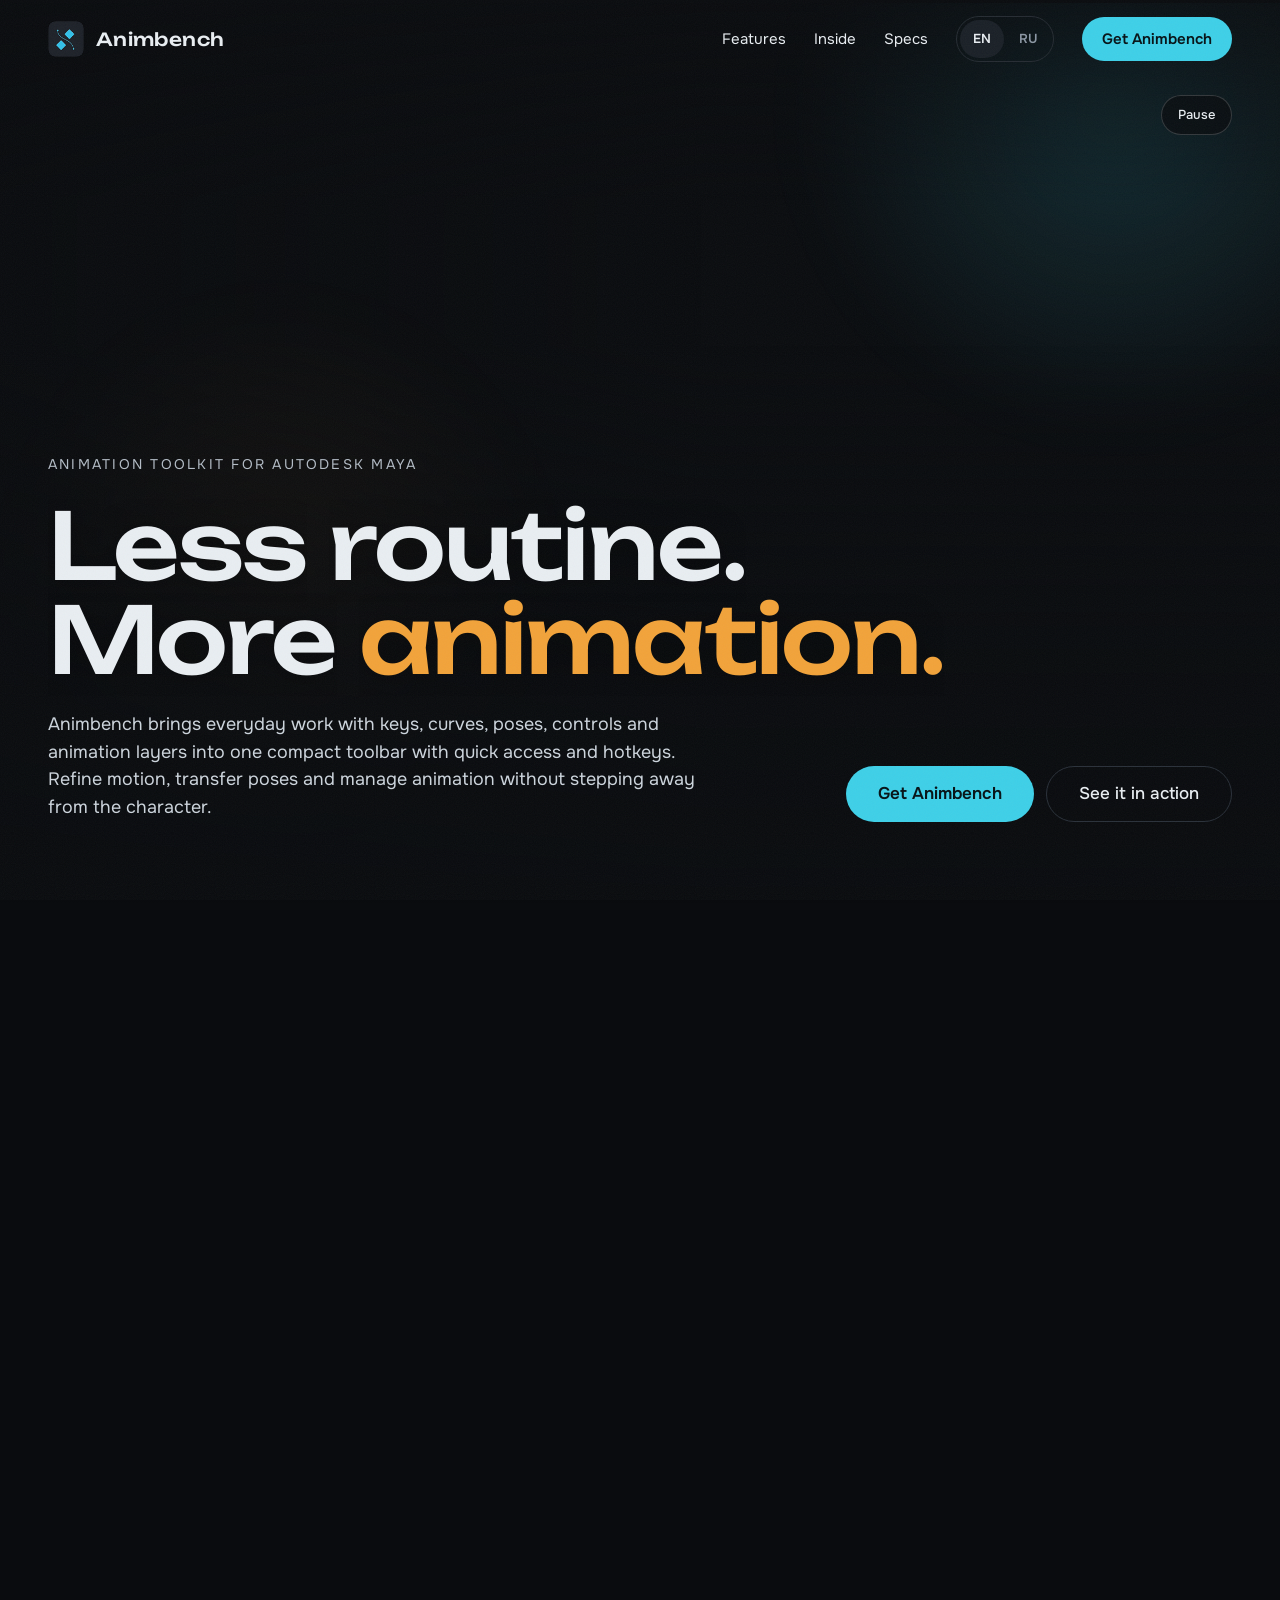
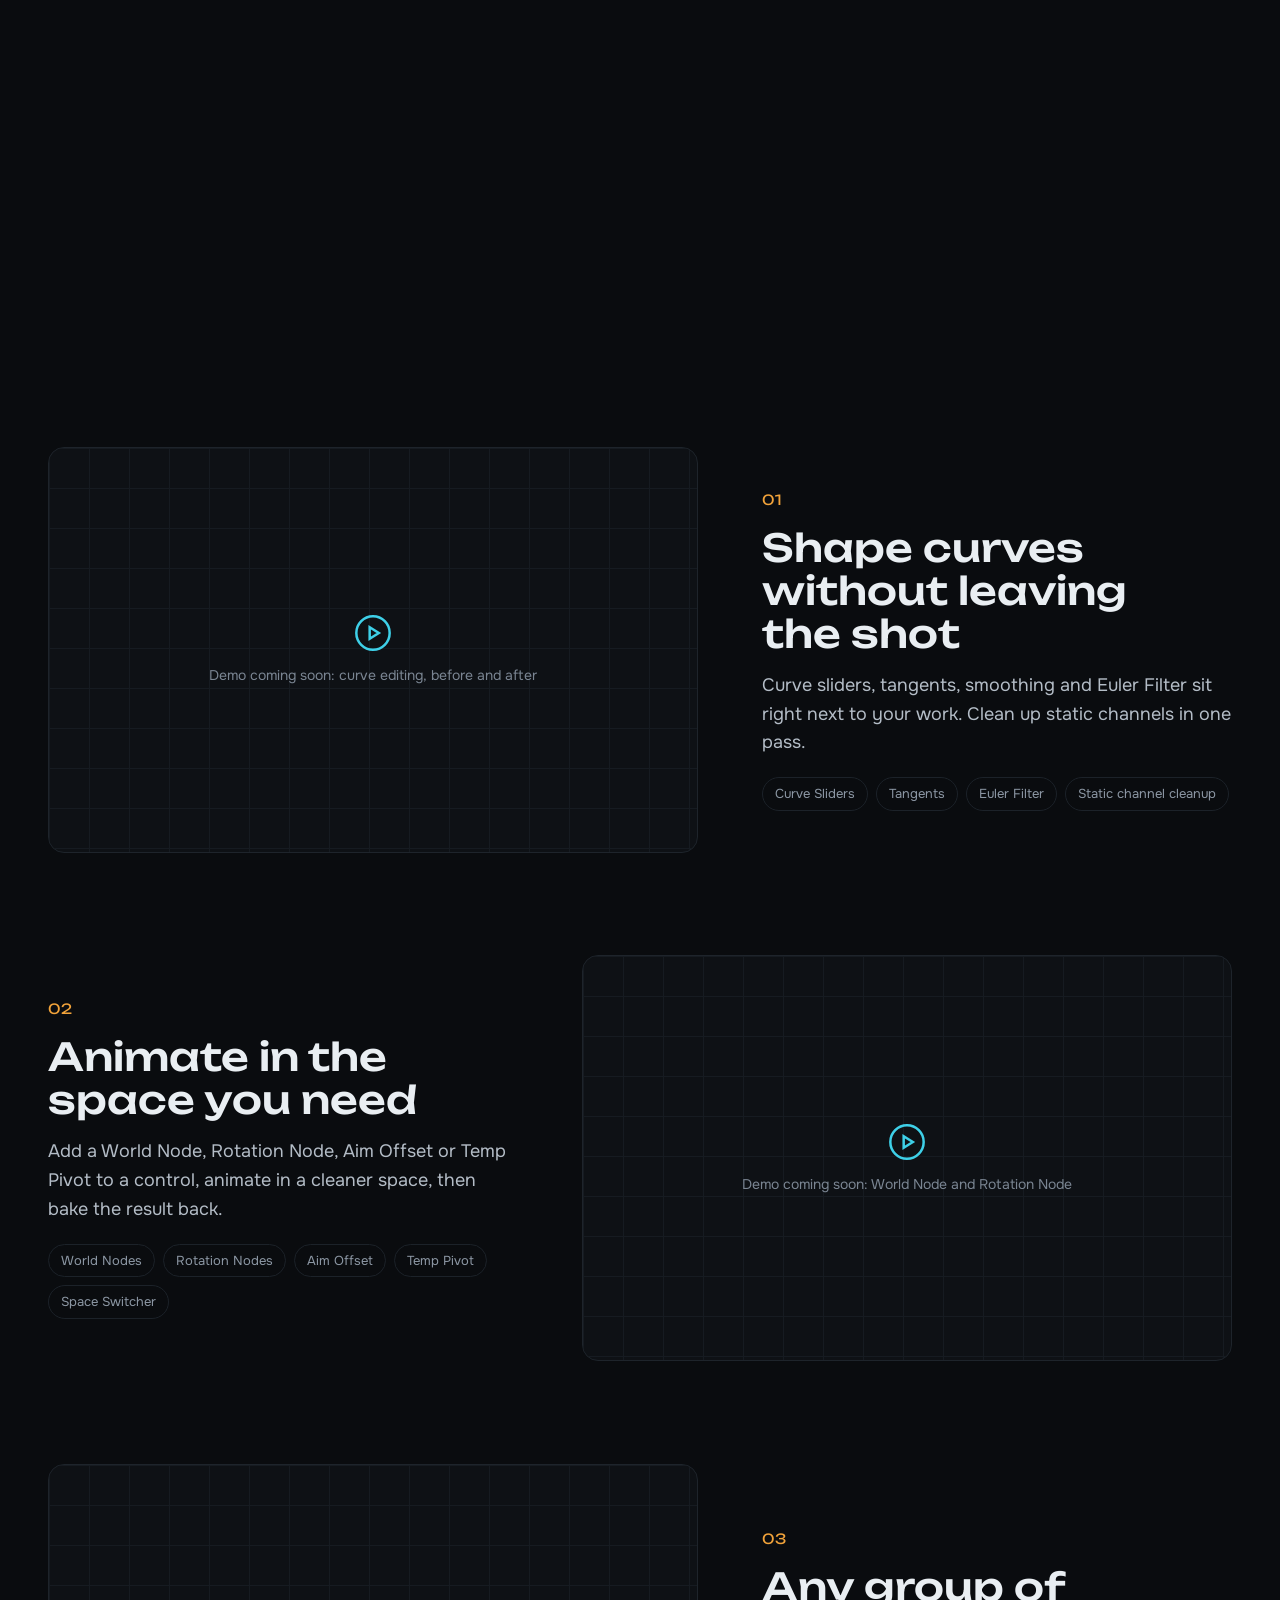
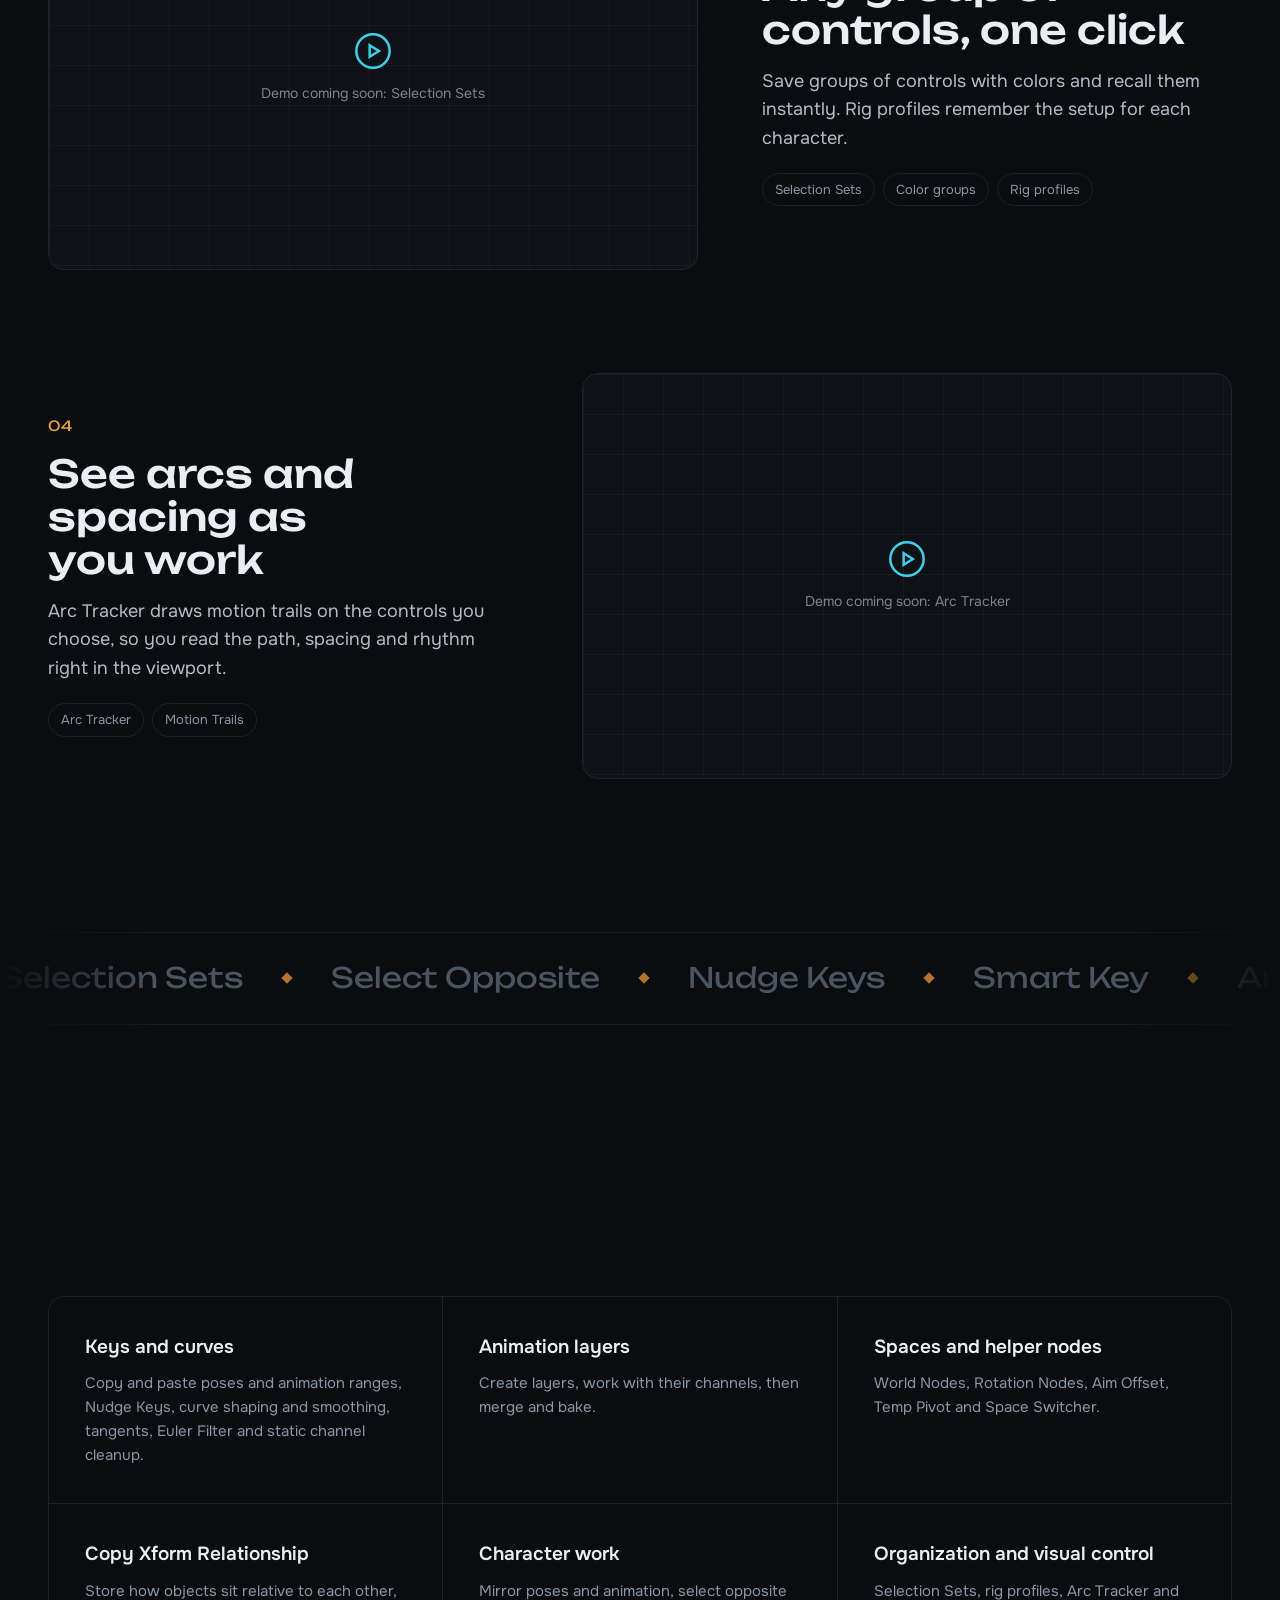
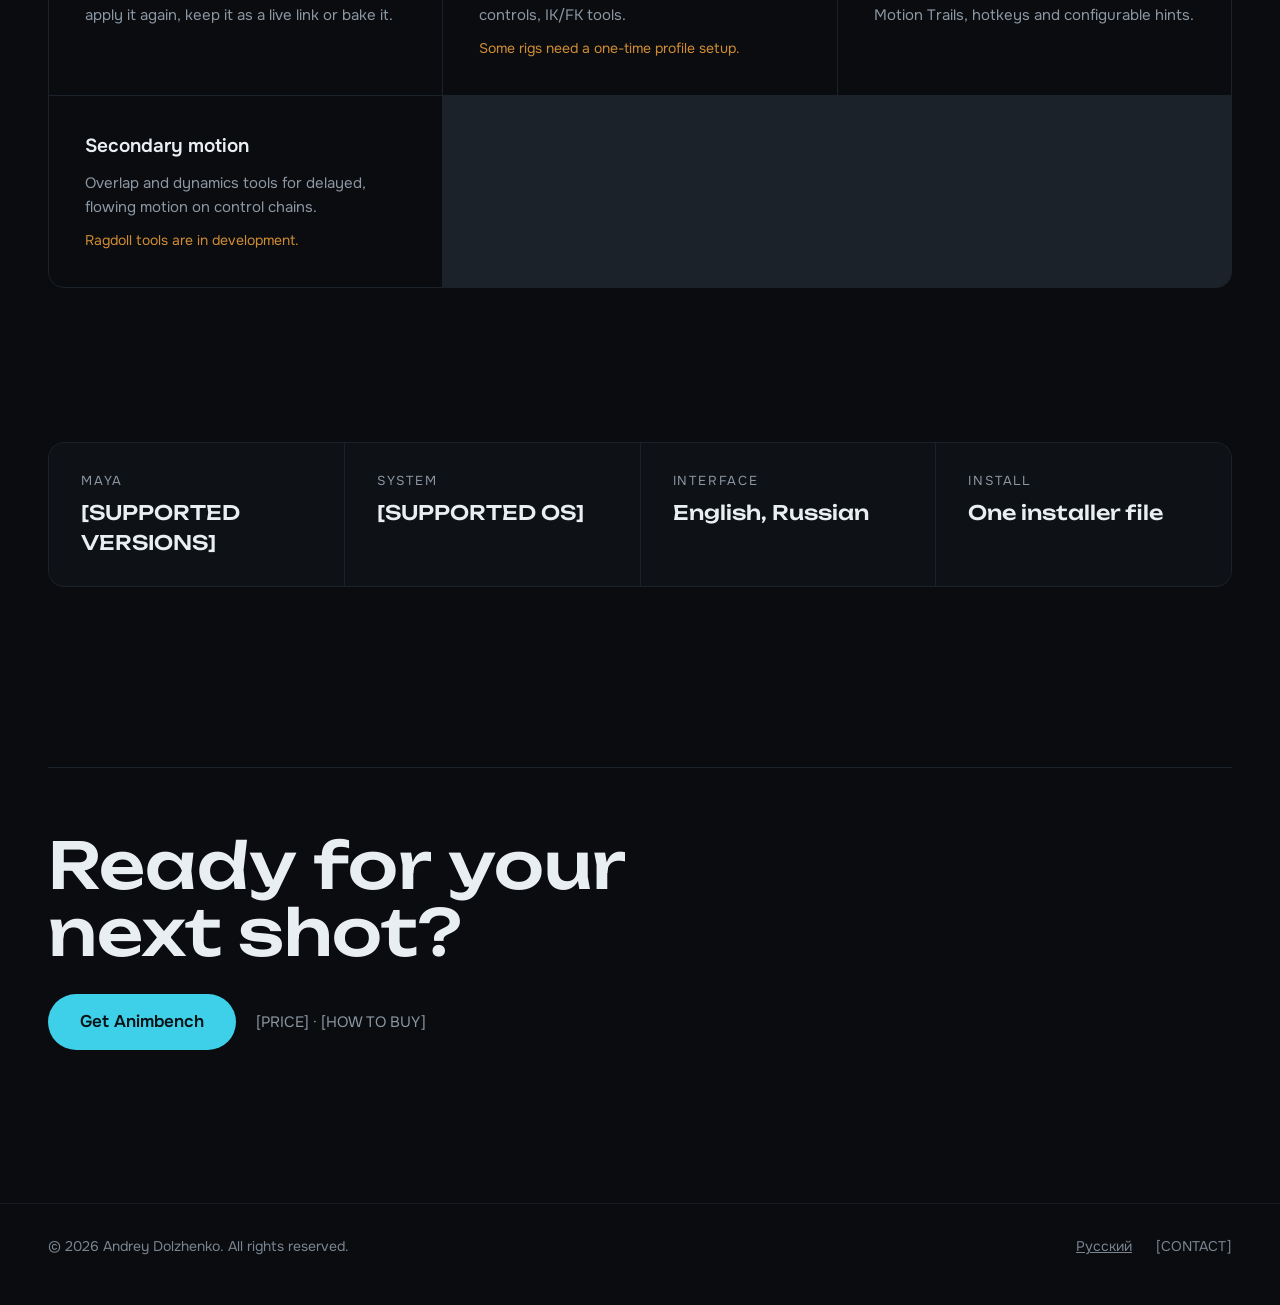
==== commit 9ab8c169: "Full-screen video hero that shrinks into a card on scroll The walk cycle now fills the first screen " ====
--- a/index.html
+++ b/index.html
@@ -41,24 +41,28 @@
   <main id="main">
     <div class="ambient" aria-hidden="true"></div>
 
-    <section class="wrap hero">
-      <p class="eyebrow">Animation toolkit for Autodesk Maya</p>
-      <h1 data-split>Less routine. More animation.</h1>
-      <div class="hero-row">
-        <p class="lead">Animbench brings everyday work with keys, curves, poses, controls and animation layers into one compact toolbar with quick access and hotkeys. Refine motion, transfer poses and manage animation without stepping away from the character.</p>
-        <div class="actions">
-          <a class="btn btn-primary btn-lg" href="#get">Get Animbench</a>
-          <a class="btn btn-ghost btn-lg" href="#demos">See it in action</a>
-        </div>
-      </div>
-    </section>
-
-    <figure class="wrap showreel">
-      <video data-loop autoplay muted loop playsinline preload="auto" aria-label="A looping walk cycle animated in Maya">
-        <source src="assets/video/walk.mov" type="video/mp4">
-      </video>
-      <button class="clip-toggle" type="button" data-pause="Pause" data-play="Play">Pause</button>
-    </figure>
+    <section class="hero-stage">
+      <div class="hero-sticky">
+        <div class="hero-media">
+          <video data-loop data-hero autoplay muted loop playsinline preload="auto" aria-label="A looping walk cycle animated in Maya">
+            <source src="assets/video/walk.mov" type="video/mp4">
+          </video>
+          <div class="hero-shade" aria-hidden="true"></div>
+        </div>
+        <div class="wrap hero">
+          <p class="eyebrow">Animation toolkit for Autodesk Maya</p>
+          <h1 data-split>Less routine. More animation.</h1>
+          <div class="hero-row">
+            <p class="lead">Animbench brings everyday work with keys, curves, poses, controls and animation layers into one compact toolbar with quick access and hotkeys. Refine motion, transfer poses and manage animation without stepping away from the character.</p>
+            <div class="actions">
+              <a class="btn btn-primary btn-lg" href="#get">Get Animbench</a>
+              <a class="btn btn-ghost btn-lg" href="#demos">See it in action</a>
+            </div>
+          </div>
+        </div>
+        <button class="clip-toggle" type="button" data-pause="Pause" data-play="Play">Pause</button>
+      </div>
+    </section>
 
     <section id="demos" class="wrap section">
       <div class="demos">
--- a/assets/css/style.css
+++ b/assets/css/style.css
@@ -10,6 +10,7 @@
   --muted: #8C97A4;
   --dim: #7A8592;
   --accent: #3ED0E8;
+  --accent-2: #F2A33A;
   --on-accent: #061317;
 
   --font-display: "Unbounded", "Arial Black", sans-serif;
@@ -66,12 +67,16 @@
   position: sticky;
   top: 0;
   z-index: 5;
+  background: transparent;
+  border-bottom: 1px solid transparent;
+  transition: border-color 0.2s, background-color 0.3s;
+}
+.site-header.is-scrolled {
   background: rgba(10, 12, 15, 0.86);
   backdrop-filter: blur(12px);
-  border-bottom: 1px solid transparent;
-  transition: border-color 0.2s;
-}
-.site-header.is-scrolled { border-bottom-color: var(--line-soft); }
+  -webkit-backdrop-filter: blur(12px);
+  border-bottom-color: var(--line-soft);
+}
 
 .site-header .wrap {
   display: flex;
@@ -282,7 +287,7 @@
 .demo-num {
   font-family: var(--font-display);
   font-size: 14px;
-  color: var(--accent);
+  color: var(--accent-2);
 }
 .demo-text h3 {
   margin: 0;
@@ -379,7 +384,7 @@
   line-height: 1.6;
   color: var(--muted);
 }
-.group .note { color: var(--dim); font-size: 14px; }
+.group .note { color: var(--accent-2); font-size: 14px; opacity: 0.85; }
 
 /* ---------- Specs ---------- */
 
@@ -496,7 +501,7 @@
 .ambient::after {
   width: 760px; height: 760px;
   left: -8%; top: 180px;
-  background: radial-gradient(closest-side, rgba(138, 168, 255, 0.09), transparent 72%);
+  background: radial-gradient(closest-side, rgba(242, 163, 58, 0.08), transparent 72%);
   animation: drift-b 24s ease-in-out infinite alternate;
 }
 @keyframes drift-a { to { transform: translate(-140px, 90px) scale(1.15); } }
@@ -535,7 +540,6 @@
 .js .hero .eyebrow { animation: rise 0.9s var(--ease) 0.05s both; }
 .js .hero .lead { animation: rise 0.9s var(--ease) 0.55s both; }
 .js .hero .actions { animation: rise 0.9s var(--ease) 0.7s both; }
-.js .showreel { animation: rise 1.2s var(--ease) 0.85s both; }
 
 @keyframes word-up { from { transform: translateY(110%); } to { transform: none; } }
 @keyframes rise { from { opacity: 0; transform: translateY(18px); } to { opacity: 1; transform: none; } }
@@ -549,7 +553,6 @@
 .js .cta-inner.is-visible .word > span { transform: none; }
 
 /* Showreel grows to full size as it scrolls in (scale set from JS) */
-.showreel video { transform-origin: 50% 0; will-change: transform; }
 
 /* Demos: media scales in, text lines and tags follow in sequence */
 .js .demo.reveal { opacity: 1; transform: none; }
@@ -618,8 +621,8 @@
   content: "";
   width: 8px;
   height: 8px;
-  background: var(--accent);
-  opacity: 0.55;
+  background: var(--accent-2);
+  opacity: 0.7;
   transform: rotate(45deg);
 }
 @keyframes marquee { to { transform: translateX(-50%); } }
@@ -668,8 +671,7 @@
   html { scroll-behavior: auto; }
   .js .reveal, .js .demo .demo-media, .js .demo .demo-text > *, .js .demo .demo-tags li,
   .js .groups .group { opacity: 1; transform: none; transition: none; }
-  .js .hero h1 .word > span, .js .hero .eyebrow, .js .hero .lead, .js .hero .actions,
-  .js .showreel { animation: none; }
+  .js .hero h1 .word > span, .js .hero .eyebrow, .js .hero .lead, .js .hero .actions { animation: none; }
   .js .cta .word > span { transform: none; transition: none; }
   .ambient::before, .ambient::after, .clip-placeholder, .clip-placeholder svg,
   .marquee-track { animation: none; }
@@ -680,9 +682,12 @@
 
 /* ---------- Small screens ---------- */
 
+@media (max-width: 880px) {
+  .nav .nav-link { display: none; }
+}
+
 @media (max-width: 720px) {
   .nav { gap: 8px 18px; }
-  .nav .nav-link { display: none; }
   .demo:nth-child(even) { flex-direction: row; }
   .showreel video { border-radius: 14px; }
 }
@@ -691,3 +696,95 @@
   .nav .btn { display: none; }
   .site-header .wrap { padding-top: 12px; padding-bottom: 12px; }
 }
+
+/* Warm accent on the last headline word */
+.hero h1 .word:last-of-type > span { color: var(--accent-2); }
+
+/* ---------- Full-screen video stage ----------
+   The stage is taller than the screen; its inner layer sticks while you scroll.
+   JS writes --p (0 → 1) as you scroll through it: the copy drifts up and fades,
+   the video shrinks from full-bleed into a rounded card and dims, then the
+   stage ends and the rest of the page follows. */
+
+:root { --header-h: 76px; }
+
+.hero-stage {
+  --p: 0;
+  position: relative;
+  height: 210vh;
+  margin-top: calc(var(--header-h) * -1);
+}
+.hero-sticky {
+  position: sticky;
+  top: 0;
+  height: 100vh;
+  height: 100svh;
+  overflow: hidden;
+  display: flex;
+  align-items: flex-end;
+}
+
+.hero-media {
+  position: absolute;
+  inset: 0;
+  clip-path: inset(calc(var(--p) * 9vh) calc(var(--p) * 6vw) round calc(var(--p) * 28px));
+  will-change: clip-path;
+}
+.hero-media video {
+  width: 100%;
+  height: 100%;
+  object-fit: cover;
+  transform: scale(calc(1.08 - var(--p) * 0.08));
+  filter: brightness(calc(0.92 - var(--p) * 0.35));
+  will-change: transform;
+}
+.hero-shade {
+  position: absolute;
+  inset: 0;
+  background:
+    linear-gradient(to top, rgba(10, 12, 15, 0.95) 0%, rgba(10, 12, 15, 0.72) 30%, rgba(10, 12, 15, 0) 62%),
+    linear-gradient(to bottom, rgba(10, 12, 15, 0.7) 0%, rgba(10, 12, 15, 0) 22%),
+    linear-gradient(to right, rgba(10, 12, 15, 0.45) 0%, rgba(10, 12, 15, 0) 55%);
+  opacity: calc(1 - var(--p) * 0.6);
+}
+
+.hero-stage .hero {
+  position: relative;
+  z-index: 2;
+  width: 100%;
+  padding-top: 0;
+  padding-bottom: clamp(40px, 9vh, 110px);
+  gap: 24px;
+  opacity: calc(1 - var(--p) * 2.4);
+  transform: translateY(calc(var(--p) * -90px));
+}
+.hero-stage .hero h1 { max-width: 14ch; text-shadow: 0 2px 30px rgba(0, 0, 0, 0.35); }
+.hero-stage .eyebrow { color: #B4BDC7; }
+.hero-stage .lead { color: #CDD5DD; }
+
+.hero-stage .clip-toggle {
+  top: calc(var(--header-h) + 16px);
+  right: var(--gutter);
+  bottom: auto;
+  z-index: 3;
+  opacity: calc(1 - var(--p) * 2);
+}
+
+@media (max-width: 720px) {
+  :root { --header-h: 71px; }
+  .hero-stage { height: 170vh; }
+  .hero-media { clip-path: inset(calc(var(--p) * 7vh) calc(var(--p) * 4vw) round calc(var(--p) * 20px)); }
+  .hero-shade {
+    background:
+      linear-gradient(to top, rgba(10, 12, 15, 0.97) 0%, rgba(10, 12, 15, 0.8) 45%, rgba(10, 12, 15, 0) 75%),
+      linear-gradient(to bottom, rgba(10, 12, 15, 0.7) 0%, rgba(10, 12, 15, 0) 22%);
+  }
+}
+
+@media (prefers-reduced-motion: reduce) {
+  .hero-stage { height: auto; }
+  .hero-sticky { position: relative; min-height: 100vh; min-height: 100svh; }
+  .hero-media, .hero-media video, .hero-shade, .hero-stage .hero, .hero-stage .clip-toggle {
+    clip-path: none; transform: none; opacity: 1;
+  }
+}
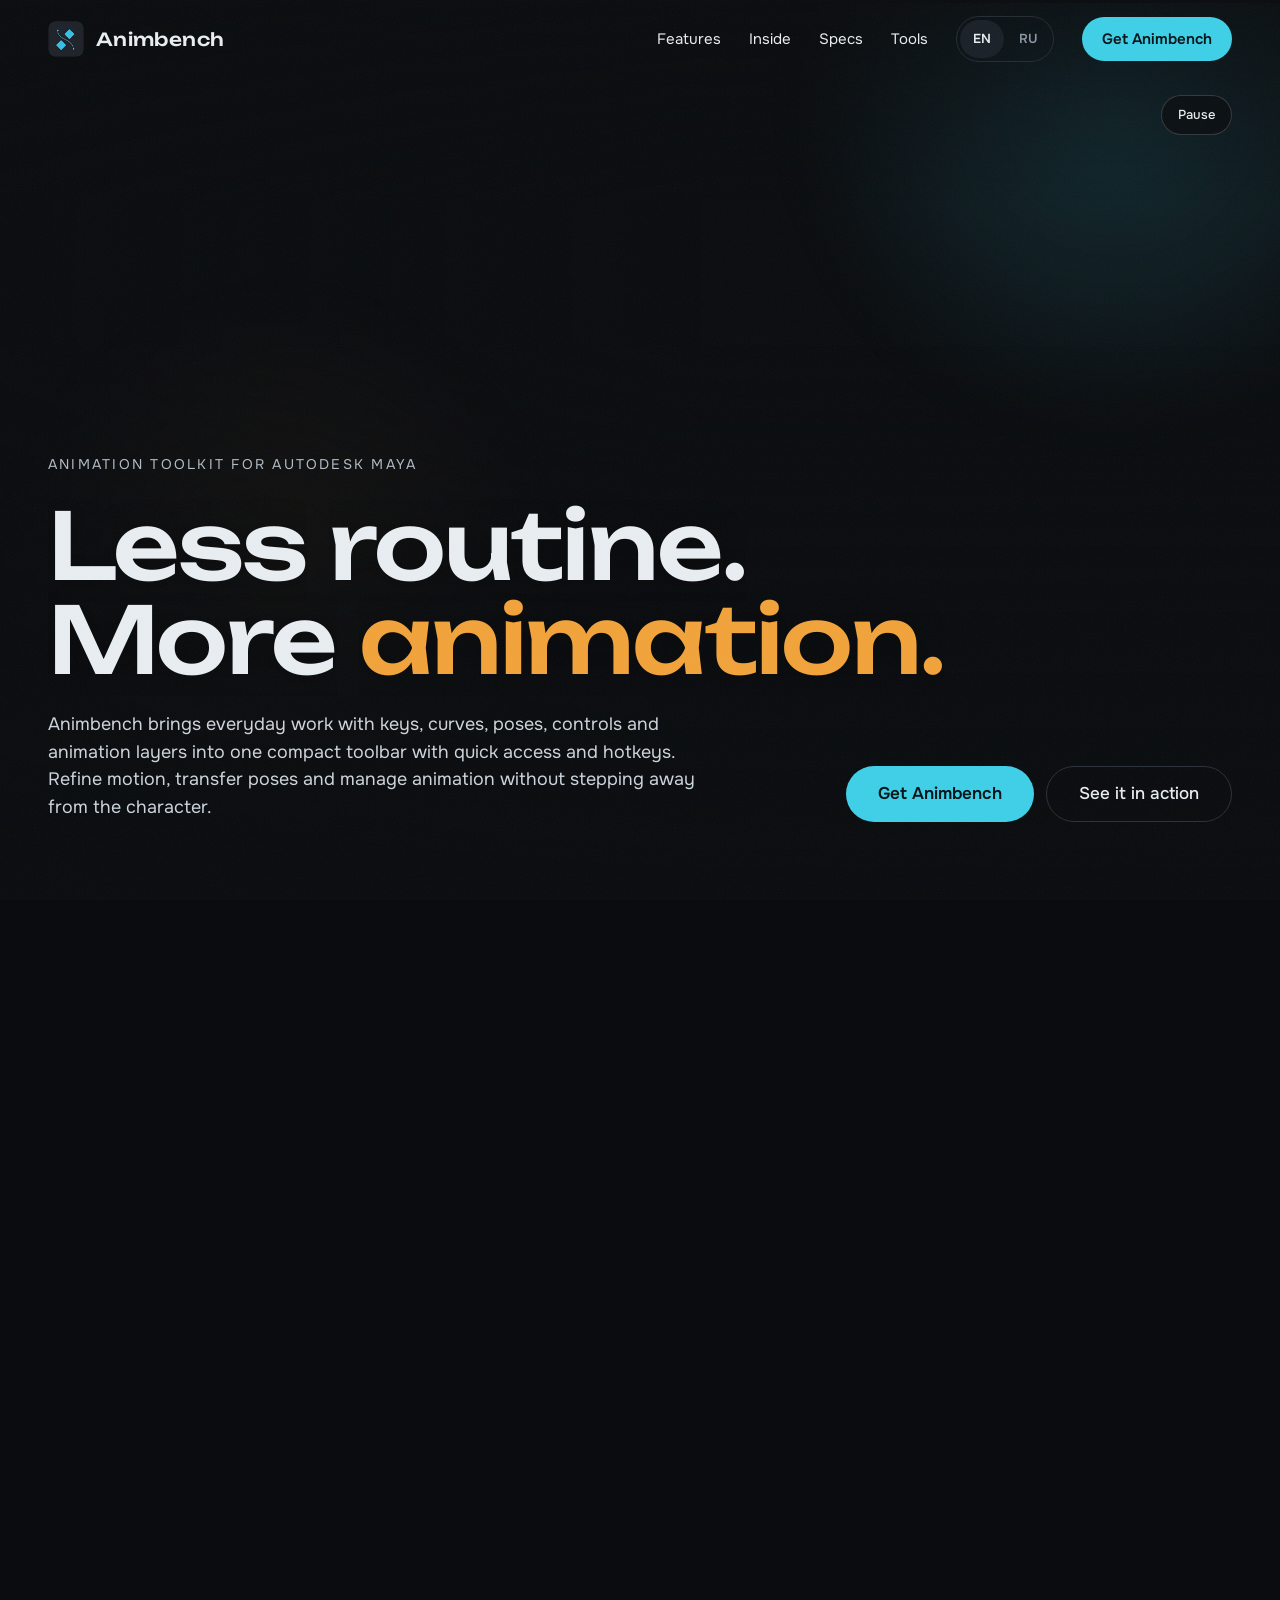
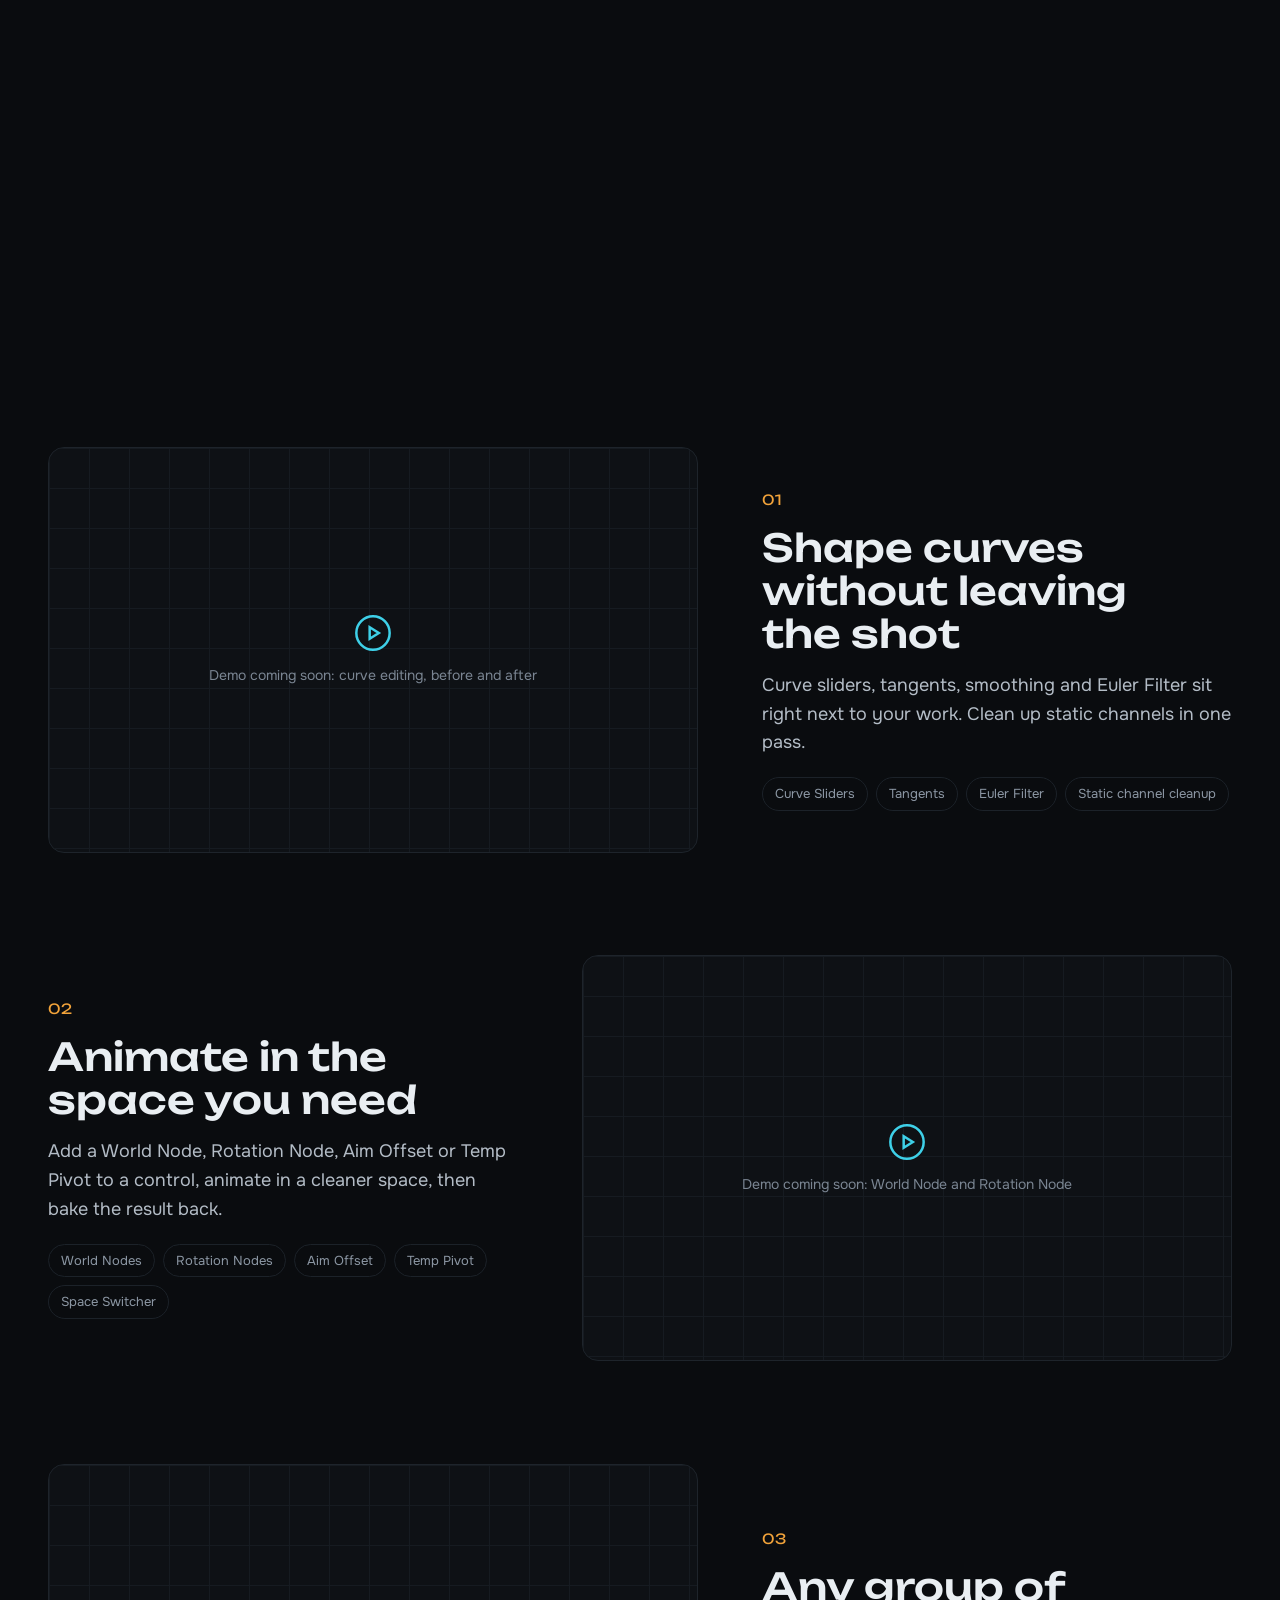
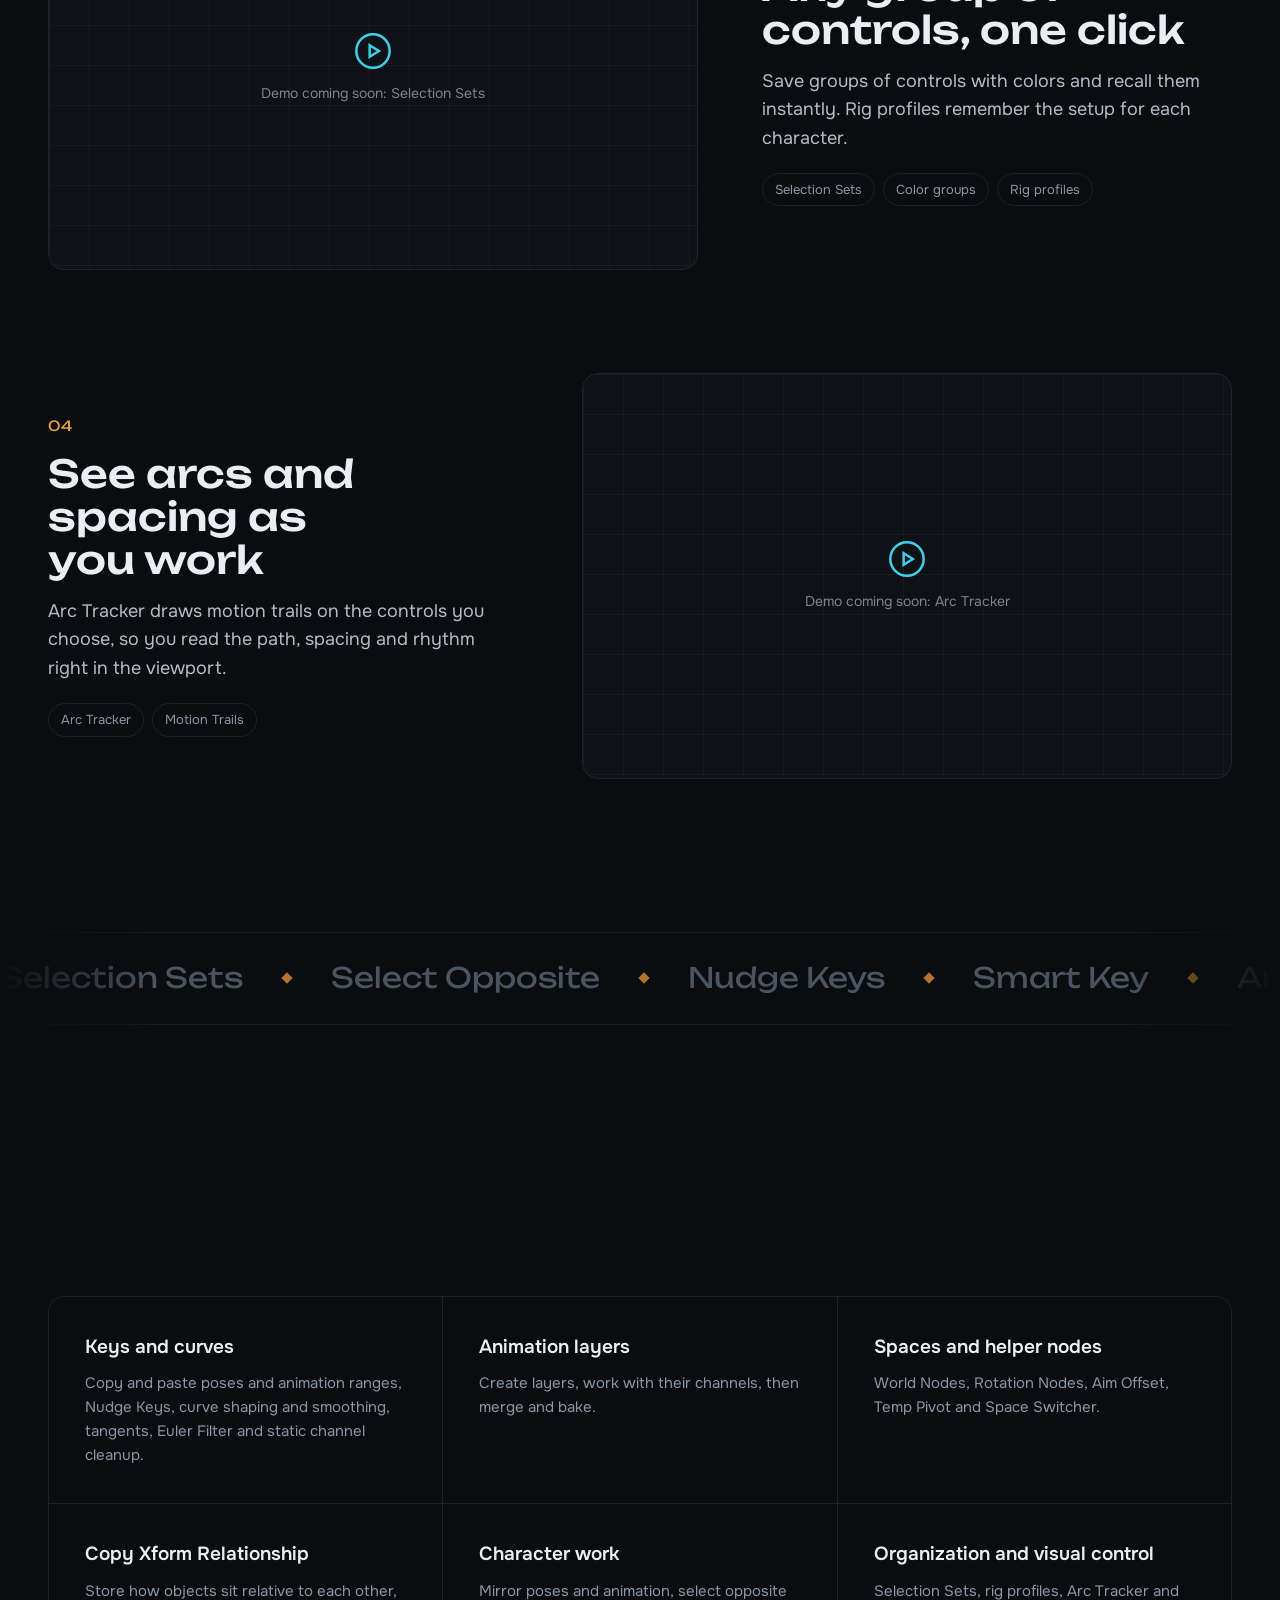
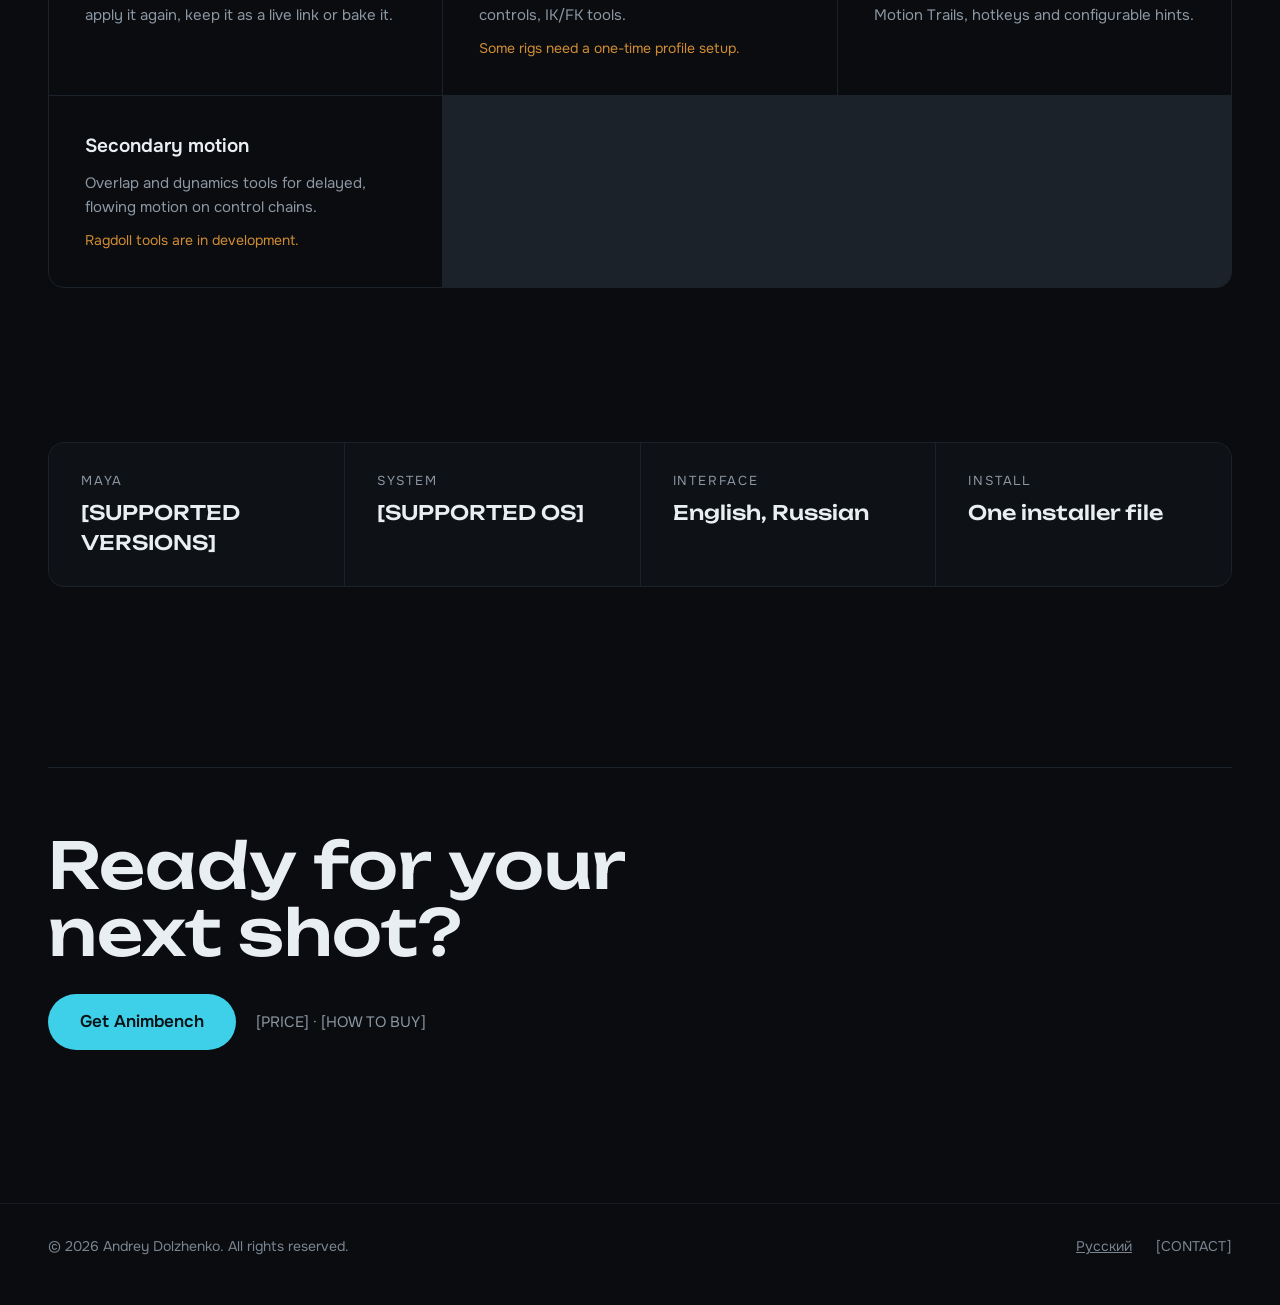
==== commit d6f17469: "Add Tools page with the plugin's own icons (EN + RU) 32 tools in six groups, each with its toolbar g" ====
--- a/index.html
+++ b/index.html
@@ -29,6 +29,7 @@
         <a class="nav-link" href="#demos">Features</a>
         <a class="nav-link" href="#inside">Inside</a>
         <a class="nav-link" href="#specs">Specs</a>
+        <a class="nav-link" href="tools/">Tools</a>
         <div class="lang" aria-label="Language">
           <span aria-current="true">EN</span>
           <a href="ru/" hreflang="ru" lang="ru">RU</a>
@@ -154,6 +155,7 @@
       <div class="section-head reveal">
         <h2>What's inside</h2>
         <p>Every tool has a guide card inside Maya, so you learn it where you use it.</p>
+        <a class="btn btn-ghost" href="tools/">All tools →</a>
       </div>
       <div class="groups reveal">
         <div class="group">
--- a/assets/css/style.css
+++ b/assets/css/style.css
@@ -788,3 +788,144 @@
     clip-path: none; transform: none; opacity: 1;
   }
 }
+
+/* ---------- Tools page ---------- */
+
+.site-header.is-solid {
+  background: rgba(10, 12, 15, 0.86);
+  backdrop-filter: blur(12px);
+  -webkit-backdrop-filter: blur(12px);
+}
+.nav a[aria-current="page"] { color: var(--accent); }
+
+.section-head .btn { flex: none; }
+
+.tools-hero {
+  padding-top: clamp(56px, 8vw, 112px);
+  padding-bottom: clamp(32px, 4vw, 56px);
+  display: flex;
+  flex-direction: column;
+  gap: 24px;
+}
+.tools-hero h1 {
+  margin: 0;
+  max-width: 16ch;
+  font-family: var(--font-display);
+  font-weight: 500;
+  font-size: clamp(38px, 6vw, 88px);
+  line-height: 1.04;
+  letter-spacing: -0.02em;
+  text-wrap: balance;
+}
+.js .tools-hero h1 .word > span {
+  animation: word-up 1.1s var(--ease) both;
+  animation-delay: calc(0.1s + var(--i) * 0.07s);
+}
+.js .tools-hero .lead, .js .tools-hero .tool-chips { animation: rise 0.9s var(--ease) 0.45s both; }
+
+.tool-chips {
+  display: flex;
+  flex-wrap: wrap;
+  gap: 8px;
+  margin: 8px 0 0;
+  padding: 0;
+  list-style: none;
+}
+.tool-chips a {
+  display: inline-flex;
+  align-items: center;
+  min-height: 40px;
+  padding: 0 16px;
+  border: 1px solid var(--line);
+  border-radius: 999px;
+  font-size: 14px;
+  color: var(--text-2);
+  text-decoration: none;
+  transition: border-color 0.2s, color 0.2s;
+}
+.tool-chips a:hover { border-color: var(--accent); color: var(--text); }
+
+.tools-list { padding-bottom: clamp(96px, 12vw, 160px); }
+
+.tool-group { padding-top: clamp(56px, 7vw, 96px); scroll-margin-top: 80px; }
+.tool-group h2 {
+  display: flex;
+  align-items: baseline;
+  gap: 12px;
+  margin: 0 0 28px;
+  font-family: var(--font-display);
+  font-weight: 500;
+  font-size: clamp(24px, 2.6vw, 34px);
+}
+.tool-group h2 span { font-size: 15px; color: var(--accent-2); }
+
+.tool-grid {
+  display: grid;
+  grid-template-columns: repeat(auto-fill, minmax(min(360px, 100%), 1fr));
+  gap: 1px;
+  margin: 0;
+  padding: 0;
+  list-style: none;
+  background: var(--line);
+  border: 1px solid var(--line);
+  border-radius: var(--radius);
+  overflow: hidden;
+}
+.tool {
+  position: relative;
+  display: flex;
+  gap: 18px;
+  align-items: flex-start;
+  padding: 24px;
+  background: var(--bg);
+  transition: background-color 0.2s;
+}
+.tool:hover { background: var(--surface); }
+.tool-icon {
+  flex: none;
+  display: grid;
+  place-items: center;
+  width: 64px;
+  height: 64px;
+  border-radius: 14px;
+  background: #12171D;
+  border: 1px solid #1E252D;
+  transition: transform 0.3s var(--ease), border-color 0.3s;
+}
+.tool:hover .tool-icon { transform: translateY(-2px) scale(1.05); border-color: #2C3640; }
+.tool-icon img { width: 40px; height: 40px; }
+.tool-body { display: flex; flex-direction: column; gap: 6px; min-width: 0; }
+.tool-body h3 { margin: 0; font-size: 17px; font-weight: 600; }
+.tool-body p { margin: 0; font-size: 15px; line-height: 1.55; color: var(--muted); }
+.tool-body .tool-note { font-size: 13px; color: var(--accent-2); opacity: 0.85; }
+.tool-badge {
+  align-self: flex-start;
+  padding: 3px 10px;
+  border: 1px solid rgba(242, 163, 58, 0.45);
+  border-radius: 999px;
+  font-size: 12px;
+  color: var(--accent-2);
+}
+
+/* Cards in a group arrive in a quick wave */
+.js .tool-group.reveal { opacity: 1; transform: none; }
+.js .tool-group .tool {
+  opacity: 0;
+  transform: translateY(14px);
+  transition: opacity 0.6s var(--ease), transform 0.6s var(--ease), background-color 0.2s;
+}
+.js .tool-group.is-visible .tool { opacity: 1; transform: none; }
+.js .tool-group.is-visible .tool:nth-child(2) { transition-delay: 0.05s; }
+.js .tool-group.is-visible .tool:nth-child(3) { transition-delay: 0.1s; }
+.js .tool-group.is-visible .tool:nth-child(4) { transition-delay: 0.15s; }
+.js .tool-group.is-visible .tool:nth-child(5) { transition-delay: 0.2s; }
+.js .tool-group.is-visible .tool:nth-child(6) { transition-delay: 0.25s; }
+.js .tool-group.is-visible .tool:nth-child(7) { transition-delay: 0.3s; }
+.js .tool-group.is-visible .tool:nth-child(8) { transition-delay: 0.35s; }
+.js .tool-group.is-visible .tool:nth-child(9) { transition-delay: 0.4s; }
+
+@media (prefers-reduced-motion: reduce) {
+  .js .tool-group .tool { opacity: 1; transform: none; transition: none; }
+  .js .tools-hero h1 .word > span, .js .tools-hero .lead, .js .tools-hero .tool-chips { animation: none; }
+  .tool:hover .tool-icon { transform: none; }
+}
